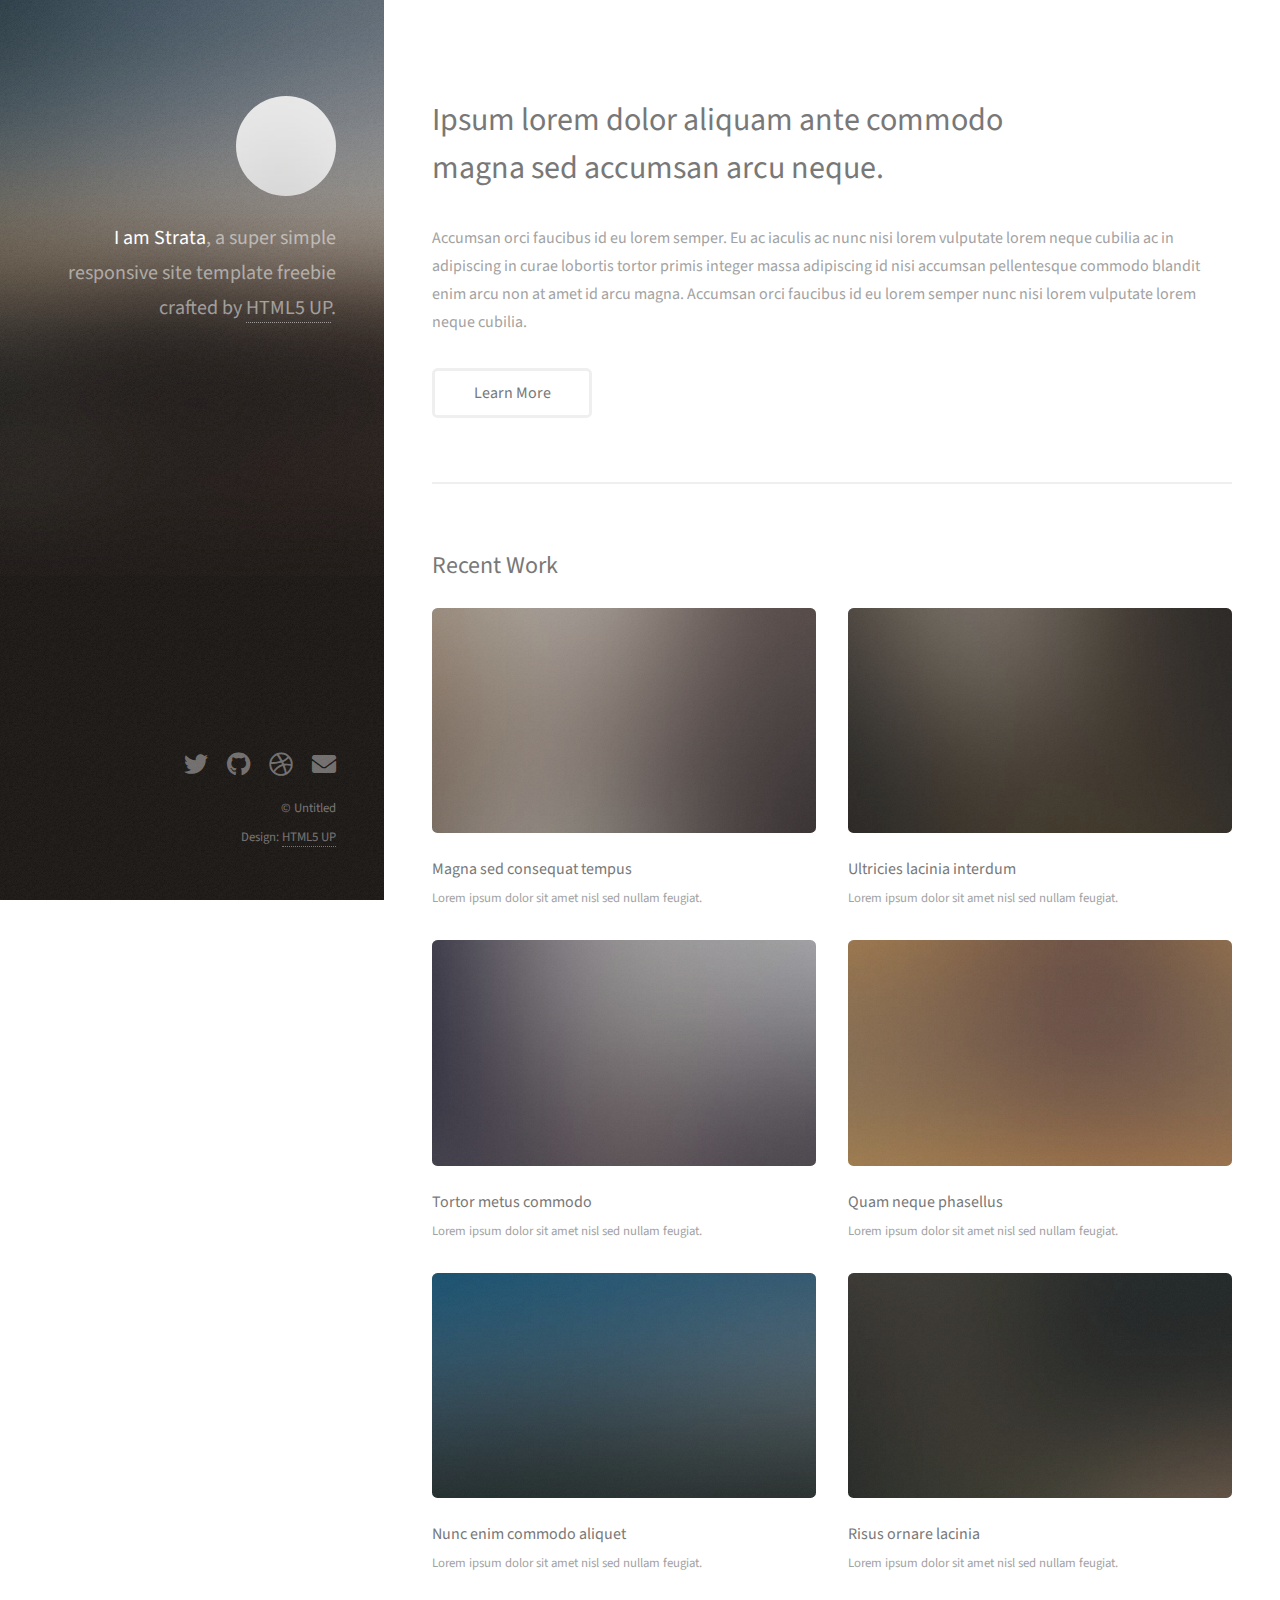
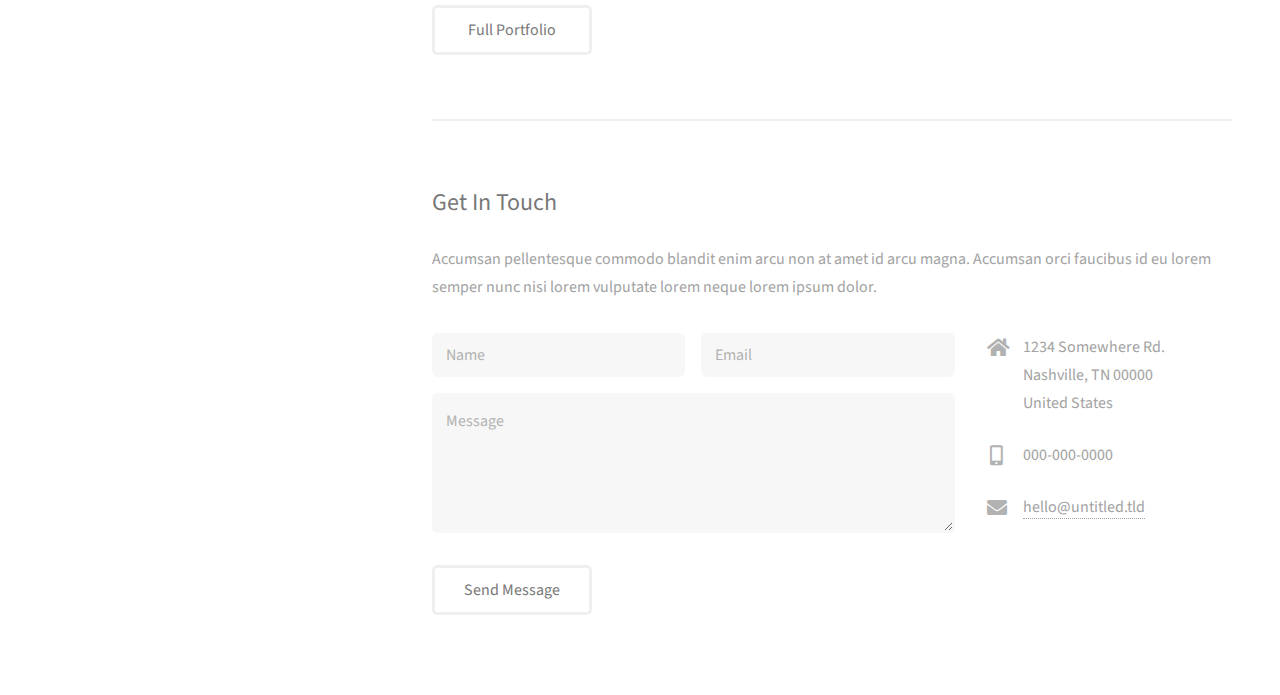
==== index.html @ f2c8d457 "template" ====
<!DOCTYPE HTML>
<!--
	Strata by HTML5 UP
	html5up.net | @ajlkn
	Free for personal and commercial use under the CCA 3.0 license (html5up.net/license)
-->
<html>
	<head>
		<title>Strata by HTML5 UP</title>
		<meta charset="utf-8" />
		<meta name="viewport" content="width=device-width, initial-scale=1, user-scalable=no" />
		<link rel="stylesheet" href="assets/css/main.css" />
	</head>
	<body class="is-preload">

		<!-- Header -->
			<header id="header">
				<div class="inner">
					<a href="#" class="image avatar"><img src="images/avatar.jpg" alt="" /></a>
					<h1><strong>I am Strata</strong>, a super simple<br />
					responsive site template freebie<br />
					crafted by <a href="http://html5up.net">HTML5 UP</a>.</h1>
				</div>
			</header>

		<!-- Main -->
			<div id="main">

				<!-- One -->
					<section id="one">
						<header class="major">
							<h2>Ipsum lorem dolor aliquam ante commodo<br />
							magna sed accumsan arcu neque.</h2>
						</header>
						<p>Accumsan orci faucibus id eu lorem semper. Eu ac iaculis ac nunc nisi lorem vulputate lorem neque cubilia ac in adipiscing in curae lobortis tortor primis integer massa adipiscing id nisi accumsan pellentesque commodo blandit enim arcu non at amet id arcu magna. Accumsan orci faucibus id eu lorem semper nunc nisi lorem vulputate lorem neque cubilia.</p>
						<ul class="actions">
							<li><a href="#" class="button">Learn More</a></li>
						</ul>
					</section>

				<!-- Two -->
					<section id="two">
						<h2>Recent Work</h2>
						<div class="row">
							<article class="col-6 col-12-xsmall work-item">
								<a href="images/fulls/01.jpg" class="image fit thumb"><img src="images/thumbs/01.jpg" alt="" /></a>
								<h3>Magna sed consequat tempus</h3>
								<p>Lorem ipsum dolor sit amet nisl sed nullam feugiat.</p>
							</article>
							<article class="col-6 col-12-xsmall work-item">
								<a href="images/fulls/02.jpg" class="image fit thumb"><img src="images/thumbs/02.jpg" alt="" /></a>
								<h3>Ultricies lacinia interdum</h3>
								<p>Lorem ipsum dolor sit amet nisl sed nullam feugiat.</p>
							</article>
							<article class="col-6 col-12-xsmall work-item">
								<a href="images/fulls/03.jpg" class="image fit thumb"><img src="images/thumbs/03.jpg" alt="" /></a>
								<h3>Tortor metus commodo</h3>
								<p>Lorem ipsum dolor sit amet nisl sed nullam feugiat.</p>
							</article>
							<article class="col-6 col-12-xsmall work-item">
								<a href="images/fulls/04.jpg" class="image fit thumb"><img src="images/thumbs/04.jpg" alt="" /></a>
								<h3>Quam neque phasellus</h3>
								<p>Lorem ipsum dolor sit amet nisl sed nullam feugiat.</p>
							</article>
							<article class="col-6 col-12-xsmall work-item">
								<a href="images/fulls/05.jpg" class="image fit thumb"><img src="images/thumbs/05.jpg" alt="" /></a>
								<h3>Nunc enim commodo aliquet</h3>
								<p>Lorem ipsum dolor sit amet nisl sed nullam feugiat.</p>
							</article>
							<article class="col-6 col-12-xsmall work-item">
								<a href="images/fulls/06.jpg" class="image fit thumb"><img src="images/thumbs/06.jpg" alt="" /></a>
								<h3>Risus ornare lacinia</h3>
								<p>Lorem ipsum dolor sit amet nisl sed nullam feugiat.</p>
							</article>
						</div>
						<ul class="actions">
							<li><a href="#" class="button">Full Portfolio</a></li>
						</ul>
					</section>

				<!-- Three -->
					<section id="three">
						<h2>Get In Touch</h2>
						<p>Accumsan pellentesque commodo blandit enim arcu non at amet id arcu magna. Accumsan orci faucibus id eu lorem semper nunc nisi lorem vulputate lorem neque lorem ipsum dolor.</p>
						<div class="row">
							<div class="col-8 col-12-small">
								<form method="post" action="#">
									<div class="row gtr-uniform gtr-50">
										<div class="col-6 col-12-xsmall"><input type="text" name="name" id="name" placeholder="Name" /></div>
										<div class="col-6 col-12-xsmall"><input type="email" name="email" id="email" placeholder="Email" /></div>
										<div class="col-12"><textarea name="message" id="message" placeholder="Message" rows="4"></textarea></div>
									</div>
								</form>
								<ul class="actions">
									<li><input type="submit" value="Send Message" /></li>
								</ul>
							</div>
							<div class="col-4 col-12-small">
								<ul class="labeled-icons">
									<li>
										<h3 class="icon solid fa-home"><span class="label">Address</span></h3>
										1234 Somewhere Rd.<br />
										Nashville, TN 00000<br />
										United States
									</li>
									<li>
										<h3 class="icon solid fa-mobile-alt"><span class="label">Phone</span></h3>
										000-000-0000
									</li>
									<li>
										<h3 class="icon solid fa-envelope"><span class="label">Email</span></h3>
										<a href="#">hello@untitled.tld</a>
									</li>
								</ul>
							</div>
						</div>
					</section>

				<!-- Four -->
				<!--
					<section id="four">
						<h2>Elements</h2>

						<section>
							<h4>Text</h4>
							<p>This is <b>bold</b> and this is <strong>strong</strong>. This is <i>italic</i> and this is <em>emphasized</em>.
							This is <sup>superscript</sup> text and this is <sub>subscript</sub> text.
							This is <u>underlined</u> and this is code: <code>for (;;) { ... }</code>. Finally, <a href="#">this is a link</a>.</p>
							<hr />
							<header>
								<h4>Heading with a Subtitle</h4>
								<p>Lorem ipsum dolor sit amet nullam id egestas urna aliquam</p>
							</header>
							<p>Nunc lacinia ante nunc ac lobortis. Interdum adipiscing gravida odio porttitor sem non mi integer non faucibus ornare mi ut ante amet placerat aliquet. Volutpat eu sed ante lacinia sapien lorem accumsan varius montes viverra nibh in adipiscing blandit tempus accumsan.</p>
							<header>
								<h5>Heading with a Subtitle</h5>
								<p>Lorem ipsum dolor sit amet nullam id egestas urna aliquam</p>
							</header>
							<p>Nunc lacinia ante nunc ac lobortis. Interdum adipiscing gravida odio porttitor sem non mi integer non faucibus ornare mi ut ante amet placerat aliquet. Volutpat eu sed ante lacinia sapien lorem accumsan varius montes viverra nibh in adipiscing blandit tempus accumsan.</p>
							<hr />
							<h2>Heading Level 2</h2>
							<h3>Heading Level 3</h3>
							<h4>Heading Level 4</h4>
							<h5>Heading Level 5</h5>
							<h6>Heading Level 6</h6>
							<hr />
							<h5>Blockquote</h5>
							<blockquote>Fringilla nisl. Donec accumsan interdum nisi, quis tincidunt felis sagittis eget tempus euismod. Vestibulum ante ipsum primis in faucibus vestibulum. Blandit adipiscing eu felis iaculis volutpat ac adipiscing accumsan faucibus. Vestibulum ante ipsum primis in faucibus lorem ipsum dolor sit amet nullam adipiscing eu felis.</blockquote>
							<h5>Preformatted</h5>
							<pre><code>i = 0;

while (!deck.isInOrder()) {
print 'Iteration ' + i;
deck.shuffle();
i++;
}

print 'It took ' + i + ' iterations to sort the deck.';</code></pre>
						</section>

						<section>
							<h4>Lists</h4>
							<div class="row">
								<div class="col-6 col-12-xsmall">
									<h5>Unordered</h5>
									<ul>
										<li>Dolor pulvinar etiam magna etiam.</li>
										<li>Sagittis adipiscing lorem eleifend.</li>
										<li>Felis enim feugiat dolore viverra.</li>
									</ul>
									<h5>Alternate</h5>
									<ul class="alt">
										<li>Dolor pulvinar etiam magna etiam.</li>
										<li>Sagittis adipiscing lorem eleifend.</li>
										<li>Felis enim feugiat dolore viverra.</li>
									</ul>
								</div>
								<div class="col-6 col-12-xsmall">
									<h5>Ordered</h5>
									<ol>
										<li>Dolor pulvinar etiam magna etiam.</li>
										<li>Etiam vel felis at lorem sed viverra.</li>
										<li>Felis enim feugiat dolore viverra.</li>
										<li>Dolor pulvinar etiam magna etiam.</li>
										<li>Etiam vel felis at lorem sed viverra.</li>
										<li>Felis enim feugiat dolore viverra.</li>
									</ol>
									<h5>Icons</h5>
									<ul class="icons">
										<li><a href="#" class="icon brands fa-twitter"><span class="label">Twitter</span></a></li>
										<li><a href="#" class="icon brands fa-facebook-f"><span class="label">Facebook</span></a></li>
										<li><a href="#" class="icon brands fa-instagram"><span class="label">Instagram</span></a></li>
										<li><a href="#" class="icon brands fa-github"><span class="label">Github</span></a></li>
										<li><a href="#" class="icon brands fa-dribbble"><span class="label">Dribbble</span></a></li>
										<li><a href="#" class="icon brands fa-tumblr"><span class="label">Tumblr</span></a></li>
									</ul>
								</div>
							</div>
							<h5>Actions</h5>
							<ul class="actions">
								<li><a href="#" class="button primary">Default</a></li>
								<li><a href="#" class="button">Default</a></li>
							</ul>
							<ul class="actions small">
								<li><a href="#" class="button primary small">Small</a></li>
								<li><a href="#" class="button small">Small</a></li>
							</ul>
							<div class="row">
								<div class="col-6 col-12-small">
									<ul class="actions stacked">
										<li><a href="#" class="button primary">Default</a></li>
										<li><a href="#" class="button">Default</a></li>
									</ul>
								</div>
								<div class="col-6 col-12-small">
									<ul class="actions stacked">
										<li><a href="#" class="button primary small">Small</a></li>
										<li><a href="#" class="button small">Small</a></li>
									</ul>
								</div>
								<div class="col-6 col-12-small">
									<ul class="actions stacked">
										<li><a href="#" class="button primary fit">Default</a></li>
										<li><a href="#" class="button fit">Default</a></li>
									</ul>
								</div>
								<div class="col-6 col-12-small">
									<ul class="actions stacked">
										<li><a href="#" class="button primary small fit">Small</a></li>
										<li><a href="#" class="button small fit">Small</a></li>
									</ul>
								</div>
							</div>
						</section>

						<section>
							<h4>Table</h4>
							<h5>Default</h5>
							<div class="table-wrapper">
								<table>
									<thead>
										<tr>
											<th>Name</th>
											<th>Description</th>
											<th>Price</th>
										</tr>
									</thead>
									<tbody>
										<tr>
											<td>Item One</td>
											<td>Ante turpis integer aliquet porttitor.</td>
											<td>29.99</td>
										</tr>
										<tr>
											<td>Item Two</td>
											<td>Vis ac commodo adipiscing arcu aliquet.</td>
											<td>19.99</td>
										</tr>
										<tr>
											<td>Item Three</td>
											<td> Morbi faucibus arcu accumsan lorem.</td>
											<td>29.99</td>
										</tr>
										<tr>
											<td>Item Four</td>
											<td>Vitae integer tempus condimentum.</td>
											<td>19.99</td>
										</tr>
										<tr>
											<td>Item Five</td>
											<td>Ante turpis integer aliquet porttitor.</td>
											<td>29.99</td>
										</tr>
									</tbody>
									<tfoot>
										<tr>
											<td colspan="2"></td>
											<td>100.00</td>
										</tr>
									</tfoot>
								</table>
							</div>

							<h5>Alternate</h5>
							<div class="table-wrapper">
								<table class="alt">
									<thead>
										<tr>
											<th>Name</th>
											<th>Description</th>
											<th>Price</th>
										</tr>
									</thead>
									<tbody>
										<tr>
											<td>Item One</td>
											<td>Ante turpis integer aliquet porttitor.</td>
											<td>29.99</td>
										</tr>
										<tr>
											<td>Item Two</td>
											<td>Vis ac commodo adipiscing arcu aliquet.</td>
											<td>19.99</td>
										</tr>
										<tr>
											<td>Item Three</td>
											<td> Morbi faucibus arcu accumsan lorem.</td>
											<td>29.99</td>
										</tr>
										<tr>
											<td>Item Four</td>
											<td>Vitae integer tempus condimentum.</td>
											<td>19.99</td>
										</tr>
										<tr>
											<td>Item Five</td>
											<td>Ante turpis integer aliquet porttitor.</td>
											<td>29.99</td>
										</tr>
									</tbody>
									<tfoot>
										<tr>
											<td colspan="2"></td>
											<td>100.00</td>
										</tr>
									</tfoot>
								</table>
							</div>
						</section>

						<section>
							<h4>Buttons</h4>
							<ul class="actions">
								<li><a href="#" class="button primary">Primary</a></li>
								<li><a href="#" class="button">Default</a></li>
							</ul>
							<ul class="actions">
								<li><a href="#" class="button large">Large</a></li>
								<li><a href="#" class="button">Default</a></li>
								<li><a href="#" class="button small">Small</a></li>
							</ul>
							<ul class="actions fit">
								<li><a href="#" class="button primary fit">Fit</a></li>
								<li><a href="#" class="button fit">Fit</a></li>
							</ul>
							<ul class="actions fit small">
								<li><a href="#" class="button primary fit small">Fit + Small</a></li>
								<li><a href="#" class="button fit small">Fit + Small</a></li>
							</ul>
							<ul class="actions">
								<li><a href="#" class="button primary icon solid fa-download">Icon</a></li>
								<li><a href="#" class="button icon solid fa-download">Icon</a></li>
							</ul>
							<ul class="actions">
								<li><span class="button primary disabled">Primary</span></li>
								<li><span class="button disabled">Default</span></li>
							</ul>
						</section>

						<section>
							<h4>Form</h4>
							<form method="post" action="#">
								<div class="row gtr-uniform gtr-50">
									<div class="col-6 col-12-xsmall">
										<input type="text" name="demo-name" id="demo-name" value="" placeholder="Name" />
									</div>
									<div class="col-6 col-12-xsmall">
										<input type="email" name="demo-email" id="demo-email" value="" placeholder="Email" />
									</div>
									<div class="col-12">
										<select name="demo-category" id="demo-category">
											<option value="">- Category -</option>
											<option value="1">Manufacturing</option>
											<option value="1">Shipping</option>
											<option value="1">Administration</option>
											<option value="1">Human Resources</option>
										</select>
									</div>
									<div class="col-4 col-12-small">
										<input type="radio" id="demo-priority-low" name="demo-priority" checked>
										<label for="demo-priority-low">Low Priority</label>
									</div>
									<div class="col-4 col-12-small">
										<input type="radio" id="demo-priority-normal" name="demo-priority">
										<label for="demo-priority-normal">Normal Priority</label>
									</div>
									<div class="col-4 col-12-small">
										<input type="radio" id="demo-priority-high" name="demo-priority">
										<label for="demo-priority-high">High Priority</label>
									</div>
									<div class="col-6 col-12-small">
										<input type="checkbox" id="demo-copy" name="demo-copy">
										<label for="demo-copy">Email me a copy of this message</label>
									</div>
									<div class="col-6 col-12-small">
										<input type="checkbox" id="demo-human" name="demo-human" checked>
										<label for="demo-human">I am a human and not a robot</label>
									</div>
									<div class="col-12">
										<textarea name="demo-message" id="demo-message" placeholder="Enter your message" rows="6"></textarea>
									</div>
									<div class="col-12">
										<ul class="actions">
											<li><input type="submit" value="Send Message" class="primary" /></li>
											<li><input type="reset" value="Reset" /></li>
										</ul>
									</div>
								</div>
							</form>
						</section>

						<section>
							<h4>Image</h4>
							<h5>Fit</h5>
							<div class="box alt">
								<div class="row gtr-50 gtr-uniform">
									<div class="col-12"><span class="image fit"><img src="images/fulls/05.jpg" alt="" /></span></div>
									<div class="col-4"><span class="image fit"><img src="images/thumbs/01.jpg" alt="" /></span></div>
									<div class="col-4"><span class="image fit"><img src="images/thumbs/02.jpg" alt="" /></span></div>
									<div class="col-4"><span class="image fit"><img src="images/thumbs/03.jpg" alt="" /></span></div>
									<div class="col-4"><span class="image fit"><img src="images/thumbs/04.jpg" alt="" /></span></div>
									<div class="col-4"><span class="image fit"><img src="images/thumbs/05.jpg" alt="" /></span></div>
									<div class="col-4"><span class="image fit"><img src="images/thumbs/06.jpg" alt="" /></span></div>
									<div class="col-4"><span class="image fit"><img src="images/thumbs/03.jpg" alt="" /></span></div>
									<div class="col-4"><span class="image fit"><img src="images/thumbs/02.jpg" alt="" /></span></div>
									<div class="col-4"><span class="image fit"><img src="images/thumbs/01.jpg" alt="" /></span></div>
								</div>
							</div>
							<h5>Left &amp; Right</h5>
							<p><span class="image left"><img src="images/avatar.jpg" alt="" /></span>Fringilla nisl. Donec accumsan interdum nisi, quis tincidunt felis sagittis eget. tempus euismod. Vestibulum ante ipsum primis in faucibus vestibulum. Blandit adipiscing eu felis iaculis volutpat ac adipiscing accumsan eu faucibus. Integer ac pellentesque praesent tincidunt felis sagittis eget. tempus euismod. Vestibulum ante ipsum primis in faucibus vestibulum. Blandit adipiscing eu felis iaculis volutpat ac adipiscing accumsan eu faucibus. Integer ac pellentesque praesent. Donec accumsan interdum nisi, quis tincidunt felis sagittis eget. tempus euismod. Vestibulum ante ipsum primis in faucibus vestibulum. Blandit adipiscing eu felis iaculis volutpat ac adipiscing accumsan eu faucibus. Integer ac pellentesque praesent tincidunt felis sagittis eget. tempus euismod. Vestibulum ante ipsum primis in faucibus vestibulum. Blandit adipiscing eu felis iaculis volutpat ac adipiscing accumsan eu faucibus. Integer ac pellentesque praesent.</p>
							<p><span class="image right"><img src="images/avatar.jpg" alt="" /></span>Fringilla nisl. Donec accumsan interdum nisi, quis tincidunt felis sagittis eget. tempus euismod. Vestibulum ante ipsum primis in faucibus vestibulum. Blandit adipiscing eu felis iaculis volutpat ac adipiscing accumsan eu faucibus. Integer ac pellentesque praesent tincidunt felis sagittis eget. tempus euismod. Vestibulum ante ipsum primis in faucibus vestibulum. Blandit adipiscing eu felis iaculis volutpat ac adipiscing accumsan eu faucibus. Integer ac pellentesque praesent. Donec accumsan interdum nisi, quis tincidunt felis sagittis eget. tempus euismod. Vestibulum ante ipsum primis in faucibus vestibulum. Blandit adipiscing eu felis iaculis volutpat ac adipiscing accumsan eu faucibus. Integer ac pellentesque praesent tincidunt felis sagittis eget. tempus euismod. Vestibulum ante ipsum primis in faucibus vestibulum. Blandit adipiscing eu felis iaculis volutpat ac adipiscing accumsan eu faucibus. Integer ac pellentesque praesent.</p>
						</section>

					</section>
				-->

			</div>

		<!-- Footer -->
			<footer id="footer">
				<div class="inner">
					<ul class="icons">
						<li><a href="#" class="icon brands fa-twitter"><span class="label">Twitter</span></a></li>
						<li><a href="#" class="icon brands fa-github"><span class="label">Github</span></a></li>
						<li><a href="#" class="icon brands fa-dribbble"><span class="label">Dribbble</span></a></li>
						<li><a href="#" class="icon solid fa-envelope"><span class="label">Email</span></a></li>
					</ul>
					<ul class="copyright">
						<li>&copy; Untitled</li><li>Design: <a href="http://html5up.net">HTML5 UP</a></li>
					</ul>
				</div>
			</footer>

		<!-- Scripts -->
			<script src="assets/js/jquery.min.js"></script>
			<script src="assets/js/jquery.poptrox.min.js"></script>
			<script src="assets/js/browser.min.js"></script>
			<script src="assets/js/breakpoints.min.js"></script>
			<script src="assets/js/util.js"></script>
			<script src="assets/js/main.js"></script>

	</body>
</html>
---- assets/css/main.css ----
@import url("fontawesome-all.min.css");
@import url("https://fonts.googleapis.com/css?family=Source+Sans+Pro:400,400italic");

/*
	Strata by HTML5 UP
	html5up.net | @ajlkn
	Free for personal and commercial use under the CCA 3.0 license (html5up.net/license)
*/

html, body, div, span, applet, object,
iframe, h1, h2, h3, h4, h5, h6, p, blockquote,
pre, a, abbr, acronym, address, big, cite,
code, del, dfn, em, img, ins, kbd, q, s, samp,
small, strike, strong, sub, sup, tt, var, b,
u, i, center, dl, dt, dd, ol, ul, li, fieldset,
form, label, legend, table, caption, tbody,
tfoot, thead, tr, th, td, article, aside,
canvas, details, embed, figure, figcaption,
footer, header, hgroup, menu, nav, output, ruby,
section, summary, time, mark, audio, video {
	margin: 0;
	padding: 0;
	border: 0;
	font-size: 100%;
	font: inherit;
	vertical-align: baseline;}

article, aside, details, figcaption, figure,
footer, header, hgroup, menu, nav, section {
	display: block;}

body {
	line-height: 1;
}

ol, ul {
	list-style: none;
}

blockquote, q {
	quotes: none;
}

	blockquote:before, blockquote:after, q:before, q:after {
		content: '';
		content: none;
	}

table {
	border-collapse: collapse;
	border-spacing: 0;
}

body {
	-webkit-text-size-adjust: none;
}

mark {
	background-color: transparent;
	color: inherit;
}

input::-moz-focus-inner {
	border: 0;
	padding: 0;
}

input, select, textarea {
	-moz-appearance: none;
	-webkit-appearance: none;
	-ms-appearance: none;
	appearance: none;
}

/* Basic */

	html {
		box-sizing: border-box;
	}

	*, *:before, *:after {
		box-sizing: inherit;
	}

	body {
		background: #fff;
	}

		body.is-preload *, body.is-preload *:before, body.is-preload *:after {
			-moz-animation: none !important;
			-webkit-animation: none !important;
			-ms-animation: none !important;
			animation: none !important;
			-moz-transition: none !important;
			-webkit-transition: none !important;
			-ms-transition: none !important;
			transition: none !important;
		}

	body, input, select, textarea {
		color: #a2a2a2;
		font-family: "Source Sans Pro", Helvetica, sans-serif;
		font-size: 16pt;
		font-weight: 400;
		line-height: 1.75em;
	}

	a {
		-moz-transition: color 0.2s ease-in-out, border-color 0.2s ease-in-out;
		-webkit-transition: color 0.2s ease-in-out, border-color 0.2s ease-in-out;
		-ms-transition: color 0.2s ease-in-out, border-color 0.2s ease-in-out;
		transition: color 0.2s ease-in-out, border-color 0.2s ease-in-out;
		border-bottom: dotted 1px;
		color: #49bf9d;
		text-decoration: none;
	}

		a:hover {
			border-bottom-color: transparent;
			color: #49bf9d !important;
			text-decoration: none;
		}

	strong, b {
		color: #787878;
		font-weight: 400;
	}

	em, i {
		font-style: italic;
	}

	p {
		margin: 0 0 2em 0;
	}

	h1, h2, h3, h4, h5, h6 {
		color: #787878;
		font-weight: 400;
		line-height: 1em;
		margin: 0 0 1em 0;
	}

		h1 a, h2 a, h3 a, h4 a, h5 a, h6 a {
			color: inherit;
			text-decoration: none;
		}

	h1 {
		font-size: 2em;
		line-height: 1.5em;
	}

	h2 {
		font-size: 1.5em;
		line-height: 1.5em;
	}

	h3 {
		font-size: 1.25em;
		line-height: 1.5em;
	}

	h4 {
		font-size: 1.1em;
		line-height: 1.5em;
	}

	h5 {
		font-size: 0.9em;
		line-height: 1.5em;
	}

	h6 {
		font-size: 0.7em;
		line-height: 1.5em;
	}

	sub {
		font-size: 0.8em;
		position: relative;
		top: 0.5em;
	}

	sup {
		font-size: 0.8em;
		position: relative;
		top: -0.5em;
	}

	hr {
		border: 0;
		border-bottom: solid 2px #efefef;
		margin: 2em 0;
	}

		hr.major {
			margin: 3em 0;
		}

	blockquote {
		border-left: solid 6px #efefef;
		font-style: italic;
		margin: 0 0 2em 0;
		padding: 0.5em 0 0.5em 1.5em;
	}

	code {
		background: #f7f7f7;
		border-radius: 0.35em;
		border: solid 2px #efefef;
		font-family: "Courier New", monospace;
		font-size: 0.9em;
		margin: 0 0.25em;
		padding: 0.25em 0.65em;
	}

	pre {
		-webkit-overflow-scrolling: touch;
		font-family: "Courier New", monospace;
		font-size: 0.9em;
		margin: 0 0 2em 0;
	}

		pre code {
			display: block;
			line-height: 1.75em;
			padding: 1em 1.5em;
			overflow-x: auto;
		}

	.align-left {
		text-align: left;
	}

	.align-center {
		text-align: center;
	}

	.align-right {
		text-align: right;
	}

/* Container */

	.container {
		margin: 0 auto;
		max-width: calc(100% - 4em);
		width: 100%;
	}

		.container.xsmall {
			width: 25%;
		}

		.container.small {
			width: 50%;
		}

		.container.medium {
			width: 75%;
		}

		.container.large {
			width: 125%;
		}

		.container.xlarge {
			width: 150%;
		}

		.container.max {
			width: 100%;
		}

		@media screen and (max-width: 980px) {

			.container {
				width: 100% !important;
				max-width: 100% !important;
			}

		}

		@media screen and (max-width: 480px) {

			.container {
				max-width: calc(100% - 3em);
			}

		}

/* Row */

	.row {
		display: flex;
		flex-wrap: wrap;
		box-sizing: border-box;
		align-items: stretch;
	}

		.row > * {
			box-sizing: border-box;
		}

		.row.gtr-uniform > * > :last-child {
			margin-bottom: 0;
		}

		.row.aln-left {
			justify-content: flex-start;
		}

		.row.aln-center {
			justify-content: center;
		}

		.row.aln-right {
			justify-content: flex-end;
		}

		.row.aln-top {
			align-items: flex-start;
		}

		.row.aln-middle {
			align-items: center;
		}

		.row.aln-bottom {
			align-items: flex-end;
		}

		.row > .imp {
			order: -1;
		}

		.row > .col-1 {
			width: 8.33333%;
		}

		.row > .off-1 {
			margin-left: 8.33333%;
		}

		.row > .col-2 {
			width: 16.66667%;
		}

		.row > .off-2 {
			margin-left: 16.66667%;
		}

		.row > .col-3 {
			width: 25%;
		}

		.row > .off-3 {
			margin-left: 25%;
		}

		.row > .col-4 {
			width: 33.33333%;
		}

		.row > .off-4 {
			margin-left: 33.33333%;
		}

		.row > .col-5 {
			width: 41.66667%;
		}

		.row > .off-5 {
			margin-left: 41.66667%;
		}

		.row > .col-6 {
			width: 50%;
		}

		.row > .off-6 {
			margin-left: 50%;
		}

		.row > .col-7 {
			width: 58.33333%;
		}

		.row > .off-7 {
			margin-left: 58.33333%;
		}

		.row > .col-8 {
			width: 66.66667%;
		}

		.row > .off-8 {
			margin-left: 66.66667%;
		}

		.row > .col-9 {
			width: 75%;
		}

		.row > .off-9 {
			margin-left: 75%;
		}

		.row > .col-10 {
			width: 83.33333%;
		}

		.row > .off-10 {
			margin-left: 83.33333%;
		}

		.row > .col-11 {
			width: 91.66667%;
		}

		.row > .off-11 {
			margin-left: 91.66667%;
		}

		.row > .col-12 {
			width: 100%;
		}

		.row > .off-12 {
			margin-left: 100%;
		}

		.row.gtr-0 {
			margin-top: 0;
			margin-left: 0em;
		}

			.row.gtr-0 > * {
				padding: 0 0 0 0em;
			}

			.row.gtr-0.gtr-uniform {
				margin-top: 0em;
			}

				.row.gtr-0.gtr-uniform > * {
					padding-top: 0em;
				}

		.row.gtr-25 {
			margin-top: 0;
			margin-left: -0.625em;
		}

			.row.gtr-25 > * {
				padding: 0 0 0 0.625em;
			}

			.row.gtr-25.gtr-uniform {
				margin-top: -0.625em;
			}

				.row.gtr-25.gtr-uniform > * {
					padding-top: 0.625em;
				}

		.row.gtr-50 {
			margin-top: 0;
			margin-left: -1.25em;
		}

			.row.gtr-50 > * {
				padding: 0 0 0 1.25em;
			}

			.row.gtr-50.gtr-uniform {
				margin-top: -1.25em;
			}

				.row.gtr-50.gtr-uniform > * {
					padding-top: 1.25em;
				}

		.row {
			margin-top: 0;
			margin-left: -2.5em;
		}

			.row > * {
				padding: 0 0 0 2.5em;
			}

			.row.gtr-uniform {
				margin-top: -2.5em;
			}

				.row.gtr-uniform > * {
					padding-top: 2.5em;
				}

		.row.gtr-150 {
			margin-top: 0;
			margin-left: -3.75em;
		}

			.row.gtr-150 > * {
				padding: 0 0 0 3.75em;
			}

			.row.gtr-150.gtr-uniform {
				margin-top: -3.75em;
			}

				.row.gtr-150.gtr-uniform > * {
					padding-top: 3.75em;
				}

		.row.gtr-200 {
			margin-top: 0;
			margin-left: -5em;
		}

			.row.gtr-200 > * {
				padding: 0 0 0 5em;
			}

			.row.gtr-200.gtr-uniform {
				margin-top: -5em;
			}

				.row.gtr-200.gtr-uniform > * {
					padding-top: 5em;
				}

		@media screen and (max-width: 1800px) {

			.row {
				display: flex;
				flex-wrap: wrap;
				box-sizing: border-box;
				align-items: stretch;
			}

				.row > * {
					box-sizing: border-box;
				}

				.row.gtr-uniform > * > :last-child {
					margin-bottom: 0;
				}

				.row.aln-left {
					justify-content: flex-start;
				}

				.row.aln-center {
					justify-content: center;
				}

				.row.aln-right {
					justify-content: flex-end;
				}

				.row.aln-top {
					align-items: flex-start;
				}

				.row.aln-middle {
					align-items: center;
				}

				.row.aln-bottom {
					align-items: flex-end;
				}

				.row > .imp-xlarge {
					order: -1;
				}

				.row > .col-1-xlarge {
					width: 8.33333%;
				}

				.row > .off-1-xlarge {
					margin-left: 8.33333%;
				}

				.row > .col-2-xlarge {
					width: 16.66667%;
				}

				.row > .off-2-xlarge {
					margin-left: 16.66667%;
				}

				.row > .col-3-xlarge {
					width: 25%;
				}

				.row > .off-3-xlarge {
					margin-left: 25%;
				}

				.row > .col-4-xlarge {
					width: 33.33333%;
				}

				.row > .off-4-xlarge {
					margin-left: 33.33333%;
				}

				.row > .col-5-xlarge {
					width: 41.66667%;
				}

				.row > .off-5-xlarge {
					margin-left: 41.66667%;
				}

				.row > .col-6-xlarge {
					width: 50%;
				}

				.row > .off-6-xlarge {
					margin-left: 50%;
				}

				.row > .col-7-xlarge {
					width: 58.33333%;
				}

				.row > .off-7-xlarge {
					margin-left: 58.33333%;
				}

				.row > .col-8-xlarge {
					width: 66.66667%;
				}

				.row > .off-8-xlarge {
					margin-left: 66.66667%;
				}

				.row > .col-9-xlarge {
					width: 75%;
				}

				.row > .off-9-xlarge {
					margin-left: 75%;
				}

				.row > .col-10-xlarge {
					width: 83.33333%;
				}

				.row > .off-10-xlarge {
					margin-left: 83.33333%;
				}

				.row > .col-11-xlarge {
					width: 91.66667%;
				}

				.row > .off-11-xlarge {
					margin-left: 91.66667%;
				}

				.row > .col-12-xlarge {
					width: 100%;
				}

				.row > .off-12-xlarge {
					margin-left: 100%;
				}

				.row.gtr-0 {
					margin-top: 0;
					margin-left: 0em;
				}

					.row.gtr-0 > * {
						padding: 0 0 0 0em;
					}

					.row.gtr-0.gtr-uniform {
						margin-top: 0em;
					}

						.row.gtr-0.gtr-uniform > * {
							padding-top: 0em;
						}

				.row.gtr-25 {
					margin-top: 0;
					margin-left: -0.625em;
				}

					.row.gtr-25 > * {
						padding: 0 0 0 0.625em;
					}

					.row.gtr-25.gtr-uniform {
						margin-top: -0.625em;
					}

						.row.gtr-25.gtr-uniform > * {
							padding-top: 0.625em;
						}

				.row.gtr-50 {
					margin-top: 0;
					margin-left: -1.25em;
				}

					.row.gtr-50 > * {
						padding: 0 0 0 1.25em;
					}

					.row.gtr-50.gtr-uniform {
						margin-top: -1.25em;
					}

						.row.gtr-50.gtr-uniform > * {
							padding-top: 1.25em;
						}

				.row {
					margin-top: 0;
					margin-left: -2.5em;
				}

					.row > * {
						padding: 0 0 0 2.5em;
					}

					.row.gtr-uniform {
						margin-top: -2.5em;
					}

						.row.gtr-uniform > * {
							padding-top: 2.5em;
						}

				.row.gtr-150 {
					margin-top: 0;
					margin-left: -3.75em;
				}

					.row.gtr-150 > * {
						padding: 0 0 0 3.75em;
					}

					.row.gtr-150.gtr-uniform {
						margin-top: -3.75em;
					}

						.row.gtr-150.gtr-uniform > * {
							padding-top: 3.75em;
						}

				.row.gtr-200 {
					margin-top: 0;
					margin-left: -5em;
				}

					.row.gtr-200 > * {
						padding: 0 0 0 5em;
					}

					.row.gtr-200.gtr-uniform {
						margin-top: -5em;
					}

						.row.gtr-200.gtr-uniform > * {
							padding-top: 5em;
						}

		}

		@media screen and (max-width: 1280px) {

			.row {
				display: flex;
				flex-wrap: wrap;
				box-sizing: border-box;
				align-items: stretch;
			}

				.row > * {
					box-sizing: border-box;
				}

				.row.gtr-uniform > * > :last-child {
					margin-bottom: 0;
				}

				.row.aln-left {
					justify-content: flex-start;
				}

				.row.aln-center {
					justify-content: center;
				}

				.row.aln-right {
					justify-content: flex-end;
				}

				.row.aln-top {
					align-items: flex-start;
				}

				.row.aln-middle {
					align-items: center;
				}

				.row.aln-bottom {
					align-items: flex-end;
				}

				.row > .imp-large {
					order: -1;
				}

				.row > .col-1-large {
					width: 8.33333%;
				}

				.row > .off-1-large {
					margin-left: 8.33333%;
				}

				.row > .col-2-large {
					width: 16.66667%;
				}

				.row > .off-2-large {
					margin-left: 16.66667%;
				}

				.row > .col-3-large {
					width: 25%;
				}

				.row > .off-3-large {
					margin-left: 25%;
				}

				.row > .col-4-large {
					width: 33.33333%;
				}

				.row > .off-4-large {
					margin-left: 33.33333%;
				}

				.row > .col-5-large {
					width: 41.66667%;
				}

				.row > .off-5-large {
					margin-left: 41.66667%;
				}

				.row > .col-6-large {
					width: 50%;
				}

				.row > .off-6-large {
					margin-left: 50%;
				}

				.row > .col-7-large {
					width: 58.33333%;
				}

				.row > .off-7-large {
					margin-left: 58.33333%;
				}

				.row > .col-8-large {
					width: 66.66667%;
				}

				.row > .off-8-large {
					margin-left: 66.66667%;
				}

				.row > .col-9-large {
					width: 75%;
				}

				.row > .off-9-large {
					margin-left: 75%;
				}

				.row > .col-10-large {
					width: 83.33333%;
				}

				.row > .off-10-large {
					margin-left: 83.33333%;
				}

				.row > .col-11-large {
					width: 91.66667%;
				}

				.row > .off-11-large {
					margin-left: 91.66667%;
				}

				.row > .col-12-large {
					width: 100%;
				}

				.row > .off-12-large {
					margin-left: 100%;
				}

				.row.gtr-0 {
					margin-top: 0;
					margin-left: 0em;
				}

					.row.gtr-0 > * {
						padding: 0 0 0 0em;
					}

					.row.gtr-0.gtr-uniform {
						margin-top: 0em;
					}

						.row.gtr-0.gtr-uniform > * {
							padding-top: 0em;
						}

				.row.gtr-25 {
					margin-top: 0;
					margin-left: -0.5em;
				}

					.row.gtr-25 > * {
						padding: 0 0 0 0.5em;
					}

					.row.gtr-25.gtr-uniform {
						margin-top: -0.5em;
					}

						.row.gtr-25.gtr-uniform > * {
							padding-top: 0.5em;
						}

				.row.gtr-50 {
					margin-top: 0;
					margin-left: -1em;
				}

					.row.gtr-50 > * {
						padding: 0 0 0 1em;
					}

					.row.gtr-50.gtr-uniform {
						margin-top: -1em;
					}

						.row.gtr-50.gtr-uniform > * {
							padding-top: 1em;
						}

				.row {
					margin-top: 0;
					margin-left: -2em;
				}

					.row > * {
						padding: 0 0 0 2em;
					}

					.row.gtr-uniform {
						margin-top: -2em;
					}

						.row.gtr-uniform > * {
							padding-top: 2em;
						}

				.row.gtr-150 {
					margin-top: 0;
					margin-left: -3em;
				}

					.row.gtr-150 > * {
						padding: 0 0 0 3em;
					}

					.row.gtr-150.gtr-uniform {
						margin-top: -3em;
					}

						.row.gtr-150.gtr-uniform > * {
							padding-top: 3em;
						}

				.row.gtr-200 {
					margin-top: 0;
					margin-left: -4em;
				}

					.row.gtr-200 > * {
						padding: 0 0 0 4em;
					}

					.row.gtr-200.gtr-uniform {
						margin-top: -4em;
					}

						.row.gtr-200.gtr-uniform > * {
							padding-top: 4em;
						}

		}

		@media screen and (max-width: 980px) {

			.row {
				display: flex;
				flex-wrap: wrap;
				box-sizing: border-box;
				align-items: stretch;
			}

				.row > * {
					box-sizing: border-box;
				}

				.row.gtr-uniform > * > :last-child {
					margin-bottom: 0;
				}

				.row.aln-left {
					justify-content: flex-start;
				}

				.row.aln-center {
					justify-content: center;
				}

				.row.aln-right {
					justify-content: flex-end;
				}

				.row.aln-top {
					align-items: flex-start;
				}

				.row.aln-middle {
					align-items: center;
				}

				.row.aln-bottom {
					align-items: flex-end;
				}

				.row > .imp-medium {
					order: -1;
				}

				.row > .col-1-medium {
					width: 8.33333%;
				}

				.row > .off-1-medium {
					margin-left: 8.33333%;
				}

				.row > .col-2-medium {
					width: 16.66667%;
				}

				.row > .off-2-medium {
					margin-left: 16.66667%;
				}

				.row > .col-3-medium {
					width: 25%;
				}

				.row > .off-3-medium {
					margin-left: 25%;
				}

				.row > .col-4-medium {
					width: 33.33333%;
				}

				.row > .off-4-medium {
					margin-left: 33.33333%;
				}

				.row > .col-5-medium {
					width: 41.66667%;
				}

				.row > .off-5-medium {
					margin-left: 41.66667%;
				}

				.row > .col-6-medium {
					width: 50%;
				}

				.row > .off-6-medium {
					margin-left: 50%;
				}

				.row > .col-7-medium {
					width: 58.33333%;
				}

				.row > .off-7-medium {
					margin-left: 58.33333%;
				}

				.row > .col-8-medium {
					width: 66.66667%;
				}

				.row > .off-8-medium {
					margin-left: 66.66667%;
				}

				.row > .col-9-medium {
					width: 75%;
				}

				.row > .off-9-medium {
					margin-left: 75%;
				}

				.row > .col-10-medium {
					width: 83.33333%;
				}

				.row > .off-10-medium {
					margin-left: 83.33333%;
				}

				.row > .col-11-medium {
					width: 91.66667%;
				}

				.row > .off-11-medium {
					margin-left: 91.66667%;
				}

				.row > .col-12-medium {
					width: 100%;
				}

				.row > .off-12-medium {
					margin-left: 100%;
				}

				.row.gtr-0 {
					margin-top: 0;
					margin-left: 0em;
				}

					.row.gtr-0 > * {
						padding: 0 0 0 0em;
					}

					.row.gtr-0.gtr-uniform {
						margin-top: 0em;
					}

						.row.gtr-0.gtr-uniform > * {
							padding-top: 0em;
						}

				.row.gtr-25 {
					margin-top: 0;
					margin-left: -0.5em;
				}

					.row.gtr-25 > * {
						padding: 0 0 0 0.5em;
					}

					.row.gtr-25.gtr-uniform {
						margin-top: -0.5em;
					}

						.row.gtr-25.gtr-uniform > * {
							padding-top: 0.5em;
						}

				.row.gtr-50 {
					margin-top: 0;
					margin-left: -1em;
				}

					.row.gtr-50 > * {
						padding: 0 0 0 1em;
					}

					.row.gtr-50.gtr-uniform {
						margin-top: -1em;
					}

						.row.gtr-50.gtr-uniform > * {
							padding-top: 1em;
						}

				.row {
					margin-top: 0;
					margin-left: -2em;
				}

					.row > * {
						padding: 0 0 0 2em;
					}

					.row.gtr-uniform {
						margin-top: -2em;
					}

						.row.gtr-uniform > * {
							padding-top: 2em;
						}

				.row.gtr-150 {
					margin-top: 0;
					margin-left: -3em;
				}

					.row.gtr-150 > * {
						padding: 0 0 0 3em;
					}

					.row.gtr-150.gtr-uniform {
						margin-top: -3em;
					}

						.row.gtr-150.gtr-uniform > * {
							padding-top: 3em;
						}

				.row.gtr-200 {
					margin-top: 0;
					margin-left: -4em;
				}

					.row.gtr-200 > * {
						padding: 0 0 0 4em;
					}

					.row.gtr-200.gtr-uniform {
						margin-top: -4em;
					}

						.row.gtr-200.gtr-uniform > * {
							padding-top: 4em;
						}

		}

		@media screen and (max-width: 736px) {

			.row {
				display: flex;
				flex-wrap: wrap;
				box-sizing: border-box;
				align-items: stretch;
			}

				.row > * {
					box-sizing: border-box;
				}

				.row.gtr-uniform > * > :last-child {
					margin-bottom: 0;
				}

				.row.aln-left {
					justify-content: flex-start;
				}

				.row.aln-center {
					justify-content: center;
				}

				.row.aln-right {
					justify-content: flex-end;
				}

				.row.aln-top {
					align-items: flex-start;
				}

				.row.aln-middle {
					align-items: center;
				}

				.row.aln-bottom {
					align-items: flex-end;
				}

				.row > .imp-small {
					order: -1;
				}

				.row > .col-1-small {
					width: 8.33333%;
				}

				.row > .off-1-small {
					margin-left: 8.33333%;
				}

				.row > .col-2-small {
					width: 16.66667%;
				}

				.row > .off-2-small {
					margin-left: 16.66667%;
				}

				.row > .col-3-small {
					width: 25%;
				}

				.row > .off-3-small {
					margin-left: 25%;
				}

				.row > .col-4-small {
					width: 33.33333%;
				}

				.row > .off-4-small {
					margin-left: 33.33333%;
				}

				.row > .col-5-small {
					width: 41.66667%;
				}

				.row > .off-5-small {
					margin-left: 41.66667%;
				}

				.row > .col-6-small {
					width: 50%;
				}

				.row > .off-6-small {
					margin-left: 50%;
				}

				.row > .col-7-small {
					width: 58.33333%;
				}

				.row > .off-7-small {
					margin-left: 58.33333%;
				}

				.row > .col-8-small {
					width: 66.66667%;
				}

				.row > .off-8-small {
					margin-left: 66.66667%;
				}

				.row > .col-9-small {
					width: 75%;
				}

				.row > .off-9-small {
					margin-left: 75%;
				}

				.row > .col-10-small {
					width: 83.33333%;
				}

				.row > .off-10-small {
					margin-left: 83.33333%;
				}

				.row > .col-11-small {
					width: 91.66667%;
				}

				.row > .off-11-small {
					margin-left: 91.66667%;
				}

				.row > .col-12-small {
					width: 100%;
				}

				.row > .off-12-small {
					margin-left: 100%;
				}

				.row.gtr-0 {
					margin-top: 0;
					margin-left: 0em;
				}

					.row.gtr-0 > * {
						padding: 0 0 0 0em;
					}

					.row.gtr-0.gtr-uniform {
						margin-top: 0em;
					}

						.row.gtr-0.gtr-uniform > * {
							padding-top: 0em;
						}

				.row.gtr-25 {
					margin-top: 0;
					margin-left: -0.375em;
				}

					.row.gtr-25 > * {
						padding: 0 0 0 0.375em;
					}

					.row.gtr-25.gtr-uniform {
						margin-top: -0.375em;
					}

						.row.gtr-25.gtr-uniform > * {
							padding-top: 0.375em;
						}

				.row.gtr-50 {
					margin-top: 0;
					margin-left: -0.75em;
				}

					.row.gtr-50 > * {
						padding: 0 0 0 0.75em;
					}

					.row.gtr-50.gtr-uniform {
						margin-top: -0.75em;
					}

						.row.gtr-50.gtr-uniform > * {
							padding-top: 0.75em;
						}

				.row {
					margin-top: 0;
					margin-left: -1.5em;
				}

					.row > * {
						padding: 0 0 0 1.5em;
					}

					.row.gtr-uniform {
						margin-top: -1.5em;
					}

						.row.gtr-uniform > * {
							padding-top: 1.5em;
						}

				.row.gtr-150 {
					margin-top: 0;
					margin-left: -2.25em;
				}

					.row.gtr-150 > * {
						padding: 0 0 0 2.25em;
					}

					.row.gtr-150.gtr-uniform {
						margin-top: -2.25em;
					}

						.row.gtr-150.gtr-uniform > * {
							padding-top: 2.25em;
						}

				.row.gtr-200 {
					margin-top: 0;
					margin-left: -3em;
				}

					.row.gtr-200 > * {
						padding: 0 0 0 3em;
					}

					.row.gtr-200.gtr-uniform {
						margin-top: -3em;
					}

						.row.gtr-200.gtr-uniform > * {
							padding-top: 3em;
						}

		}

		@media screen and (max-width: 480px) {

			.row {
				display: flex;
				flex-wrap: wrap;
				box-sizing: border-box;
				align-items: stretch;
			}

				.row > * {
					box-sizing: border-box;
				}

				.row.gtr-uniform > * > :last-child {
					margin-bottom: 0;
				}

				.row.aln-left {
					justify-content: flex-start;
				}

				.row.aln-center {
					justify-content: center;
				}

				.row.aln-right {
					justify-content: flex-end;
				}

				.row.aln-top {
					align-items: flex-start;
				}

				.row.aln-middle {
					align-items: center;
				}

				.row.aln-bottom {
					align-items: flex-end;
				}

				.row > .imp-xsmall {
					order: -1;
				}

				.row > .col-1-xsmall {
					width: 8.33333%;
				}

				.row > .off-1-xsmall {
					margin-left: 8.33333%;
				}

				.row > .col-2-xsmall {
					width: 16.66667%;
				}

				.row > .off-2-xsmall {
					margin-left: 16.66667%;
				}

				.row > .col-3-xsmall {
					width: 25%;
				}

				.row > .off-3-xsmall {
					margin-left: 25%;
				}

				.row > .col-4-xsmall {
					width: 33.33333%;
				}

				.row > .off-4-xsmall {
					margin-left: 33.33333%;
				}

				.row > .col-5-xsmall {
					width: 41.66667%;
				}

				.row > .off-5-xsmall {
					margin-left: 41.66667%;
				}

				.row > .col-6-xsmall {
					width: 50%;
				}

				.row > .off-6-xsmall {
					margin-left: 50%;
				}

				.row > .col-7-xsmall {
					width: 58.33333%;
				}

				.row > .off-7-xsmall {
					margin-left: 58.33333%;
				}

				.row > .col-8-xsmall {
					width: 66.66667%;
				}

				.row > .off-8-xsmall {
					margin-left: 66.66667%;
				}

				.row > .col-9-xsmall {
					width: 75%;
				}

				.row > .off-9-xsmall {
					margin-left: 75%;
				}

				.row > .col-10-xsmall {
					width: 83.33333%;
				}

				.row > .off-10-xsmall {
					margin-left: 83.33333%;
				}

				.row > .col-11-xsmall {
					width: 91.66667%;
				}

				.row > .off-11-xsmall {
					margin-left: 91.66667%;
				}

				.row > .col-12-xsmall {
					width: 100%;
				}

				.row > .off-12-xsmall {
					margin-left: 100%;
				}

				.row.gtr-0 {
					margin-top: 0;
					margin-left: 0em;
				}

					.row.gtr-0 > * {
						padding: 0 0 0 0em;
					}

					.row.gtr-0.gtr-uniform {
						margin-top: 0em;
					}

						.row.gtr-0.gtr-uniform > * {
							padding-top: 0em;
						}

				.row.gtr-25 {
					margin-top: 0;
					margin-left: -0.375em;
				}

					.row.gtr-25 > * {
						padding: 0 0 0 0.375em;
					}

					.row.gtr-25.gtr-uniform {
						margin-top: -0.375em;
					}

						.row.gtr-25.gtr-uniform > * {
							padding-top: 0.375em;
						}

				.row.gtr-50 {
					margin-top: 0;
					margin-left: -0.75em;
				}

					.row.gtr-50 > * {
						padding: 0 0 0 0.75em;
					}

					.row.gtr-50.gtr-uniform {
						margin-top: -0.75em;
					}

						.row.gtr-50.gtr-uniform > * {
							padding-top: 0.75em;
						}

				.row {
					margin-top: 0;
					margin-left: -1.5em;
				}

					.row > * {
						padding: 0 0 0 1.5em;
					}

					.row.gtr-uniform {
						margin-top: -1.5em;
					}

						.row.gtr-uniform > * {
							padding-top: 1.5em;
						}

				.row.gtr-150 {
					margin-top: 0;
					margin-left: -2.25em;
				}

					.row.gtr-150 > * {
						padding: 0 0 0 2.25em;
					}

					.row.gtr-150.gtr-uniform {
						margin-top: -2.25em;
					}

						.row.gtr-150.gtr-uniform > * {
							padding-top: 2.25em;
						}

				.row.gtr-200 {
					margin-top: 0;
					margin-left: -3em;
				}

					.row.gtr-200 > * {
						padding: 0 0 0 3em;
					}

					.row.gtr-200.gtr-uniform {
						margin-top: -3em;
					}

						.row.gtr-200.gtr-uniform > * {
							padding-top: 3em;
						}

		}

/* Section/Article */

	section.special, article.special {
		text-align: center;
	}

	header p {
		color: #b2b2b2;
		position: relative;
		margin: 0 0 1.5em 0;
	}

	header h2 + p {
		font-size: 1.25em;
		margin-top: -1em;
		line-height: 1.5em;
	}

	header h3 + p {
		font-size: 1.1em;
		margin-top: -0.8em;
		line-height: 1.5em;
	}

	header h4 + p,
	header h5 + p,
	header h6 + p {
		font-size: 0.9em;
		margin-top: -0.6em;
		line-height: 1.5em;
	}

	header.major h2 {
		font-size: 2em;
	}

/* Form */

	form {
		margin: 0 0 2em 0;
	}

	label {
		color: #787878;
		display: block;
		font-size: 0.9em;
		font-weight: 400;
		margin: 0 0 1em 0;
	}

	input[type="text"],
	input[type="password"],
	input[type="email"],
	select,
	textarea {
		-moz-appearance: none;
		-webkit-appearance: none;
		-ms-appearance: none;
		appearance: none;
		background: #f7f7f7;
		border-radius: 0.35em;
		border: solid 2px transparent;
		color: inherit;
		display: block;
		outline: 0;
		padding: 0 0.75em;
		text-decoration: none;
		width: 100%;
	}

		input[type="text"]:invalid,
		input[type="password"]:invalid,
		input[type="email"]:invalid,
		select:invalid,
		textarea:invalid {
			box-shadow: none;
		}

		input[type="text"]:focus,
		input[type="password"]:focus,
		input[type="email"]:focus,
		select:focus,
		textarea:focus {
			border-color: #49bf9d;
		}

	select {
		background-image: url("data:image/svg+xml;charset=utf8,%3Csvg xmlns='http://www.w3.org/2000/svg' width='40' height='40' preserveAspectRatio='none' viewBox='0 0 40 40'%3E%3Cpath d='M9.4,12.3l10.4,10.4l10.4-10.4c0.2-0.2,0.5-0.4,0.9-0.4c0.3,0,0.6,0.1,0.9,0.4l3.3,3.3c0.2,0.2,0.4,0.5,0.4,0.9 c0,0.4-0.1,0.6-0.4,0.9L20.7,31.9c-0.2,0.2-0.5,0.4-0.9,0.4c-0.3,0-0.6-0.1-0.9-0.4L4.3,17.3c-0.2-0.2-0.4-0.5-0.4-0.9 c0-0.4,0.1-0.6,0.4-0.9l3.3-3.3c0.2-0.2,0.5-0.4,0.9-0.4S9.1,12.1,9.4,12.3z' fill='%23dfdfdf' /%3E%3C/svg%3E");
		background-size: 1.25rem;
		background-repeat: no-repeat;
		background-position: calc(100% - 1rem) center;
		height: 2.75em;
		padding-right: 2.75em;
		text-overflow: ellipsis;
	}

		select option {
			color: #787878;
			background: #fff;
		}

		select:focus::-ms-value {
			background-color: transparent;
		}

		select::-ms-expand {
			display: none;
		}

	input[type="text"],
	input[type="password"],
	input[type="email"],
	select {
		height: 2.75em;
	}

	textarea {
		padding: 0.75em;
	}

	input[type="checkbox"],
	input[type="radio"] {
		-moz-appearance: none;
		-webkit-appearance: none;
		-ms-appearance: none;
		appearance: none;
		display: block;
		float: left;
		margin-right: -2em;
		opacity: 0;
		width: 1em;
		z-index: -1;
	}

		input[type="checkbox"] + label,
		input[type="radio"] + label {
			text-decoration: none;
			color: #a2a2a2;
			cursor: pointer;
			display: inline-block;
			font-size: 1em;
			font-weight: 400;
			padding-left: 2.4em;
			padding-right: 0.75em;
			position: relative;
		}

			input[type="checkbox"] + label:before,
			input[type="radio"] + label:before {
				-moz-osx-font-smoothing: grayscale;
				-webkit-font-smoothing: antialiased;
				display: inline-block;
				font-style: normal;
				font-variant: normal;
				text-rendering: auto;
				line-height: 1;
				text-transform: none !important;
				font-family: 'Font Awesome 5 Free';
				font-weight: 900;
			}

			input[type="checkbox"] + label:before,
			input[type="radio"] + label:before {
				background: #f7f7f7;
				border-radius: 0.35em;
				border: solid 2px transparent;
				content: '';
				display: inline-block;
				font-size: 0.8em;
				height: 2.0625em;
				left: 0;
				line-height: 1.85625em;
				position: absolute;
				text-align: center;
				top: 0;
				width: 2.0625em;
			}

		input[type="checkbox"]:checked + label:before,
		input[type="radio"]:checked + label:before {
			background: #787878;
			border-color: #787878;
			color: #fff;
			content: '\f00c';
		}

		input[type="checkbox"]:focus + label:before,
		input[type="radio"]:focus + label:before {
			border-color: #49bf9d;
		}

	input[type="checkbox"] + label:before {
		border-radius: 0.35em;
	}

	input[type="radio"] + label:before {
		border-radius: 100%;
	}

	::-webkit-input-placeholder {
		color: #b2b2b2 !important;
		opacity: 1.0;
	}

	:-moz-placeholder {
		color: #b2b2b2 !important;
		opacity: 1.0;
	}

	::-moz-placeholder {
		color: #b2b2b2 !important;
		opacity: 1.0;
	}

	:-ms-input-placeholder {
		color: #b2b2b2 !important;
		opacity: 1.0;
	}

/* Box */

	.box {
		border-radius: 0.35em;
		border: solid 2px #efefef;
		margin-bottom: 2em;
		padding: 1.5em;
	}

		.box > :last-child,
		.box > :last-child > :last-child,
		.box > :last-child > :last-child > :last-child {
			margin-bottom: 0;
		}

		.box.alt {
			border: 0;
			border-radius: 0;
			padding: 0;
		}

/* Icon */

	.icon {
		text-decoration: none;
		border-bottom: none;
		position: relative;
	}

		.icon:before {
			-moz-osx-font-smoothing: grayscale;
			-webkit-font-smoothing: antialiased;
			display: inline-block;
			font-style: normal;
			font-variant: normal;
			text-rendering: auto;
			line-height: 1;
			text-transform: none !important;
			font-family: 'Font Awesome 5 Free';
			font-weight: 400;
		}

		.icon > .label {
			display: none;
		}

		.icon:before {
			line-height: inherit;
		}

		.icon.solid:before {
			font-weight: 900;
		}

		.icon.brands:before {
			font-family: 'Font Awesome 5 Brands';
		}

/* Image */

	.image {
		border-radius: 0.35em;
		border: 0;
		display: inline-block;
		position: relative;
	}

		.image:before {
			-moz-transition: opacity 0.2s ease-in-out;
			-webkit-transition: opacity 0.2s ease-in-out;
			-ms-transition: opacity 0.2s ease-in-out;
			transition: opacity 0.2s ease-in-out;
			background: url("images/overlay.png");
			border-radius: 0.35em;
			content: '';
			display: block;
			height: 100%;
			left: 0;
			opacity: 0.5;
			position: absolute;
			top: 0;
			width: 100%;
		}

		.image.thumb {
			text-align: center;
		}

			.image.thumb:after {
				-moz-transition: opacity 0.2s ease-in-out;
				-webkit-transition: opacity 0.2s ease-in-out;
				-ms-transition: opacity 0.2s ease-in-out;
				transition: opacity 0.2s ease-in-out;
				border-radius: 0.35em;
				border: solid 3px rgba(255, 255, 255, 0.5);
				color: #fff;
				content: 'View';
				display: inline-block;
				font-size: 0.8em;
				font-weight: 400;
				left: 50%;
				line-height: 2.25em;
				margin: -1.25em 0 0 -3em;
				opacity: 0;
				padding: 0 1.5em;
				position: absolute;
				text-align: center;
				text-decoration: none;
				top: 50%;
				white-space: nowrap;
			}

			.image.thumb:hover:after {
				opacity: 1.0;
			}

			.image.thumb:hover:before {
				background: url("images/overlay.png"), url("images/overlay.png");
				opacity: 1.0;
			}

		.image img {
			border-radius: 0.35em;
			display: block;
		}

		.image.left {
			float: left;
			margin: 0 1.5em 1em 0;
			top: 0.25em;
		}

		.image.right {
			float: right;
			margin: 0 0 1em 1.5em;
			top: 0.25em;
		}

		.image.left, .image.right {
			max-width: 40%;
		}

			.image.left img, .image.right img {
				width: 100%;
			}

		.image.fit {
			display: block;
			margin: 0 0 2em 0;
			width: 100%;
		}

			.image.fit img {
				width: 100%;
			}

		.image.avatar {
			border-radius: 100%;
		}

			.image.avatar:before {
				display: none;
			}

			.image.avatar img {
				border-radius: 100%;
				width: 100%;
			}

/* List */

	ol {
		list-style: decimal;
		margin: 0 0 2em 0;
		padding-left: 1.25em;
	}

		ol li {
			padding-left: 0.25em;
		}

	ul {
		list-style: disc;
		margin: 0 0 2em 0;
		padding-left: 1em;
	}

		ul li {
			padding-left: 0.5em;
		}

		ul.alt {
			list-style: none;
			padding-left: 0;
		}

			ul.alt li {
				border-top: solid 2px #efefef;
				padding: 0.5em 0;
			}

				ul.alt li:first-child {
					border-top: 0;
					padding-top: 0;
				}

	dl {
		margin: 0 0 2em 0;
	}

/* Icons */

	ul.icons {
		cursor: default;
		list-style: none;
		padding-left: 0;
	}

		ul.icons li {
			display: inline-block;
			padding: 0 1em 0 0;
		}

			ul.icons li:last-child {
				padding-right: 0;
			}

			ul.icons li .icon:before {
				font-size: 1.5em;
			}

/* Labeled Icons */

	ul.labeled-icons {
		list-style: none;
		padding: 0;
	}

		ul.labeled-icons li {
			line-height: 1.75em;
			margin: 1.5em 0 0 0;
			padding-left: 2.25em;
			position: relative;
		}

			ul.labeled-icons li:first-child {
				margin-top: 0;
			}

			ul.labeled-icons li a {
				color: inherit;
			}

			ul.labeled-icons li h3 {
				color: #b2b2b2;
				left: 0;
				position: absolute;
				text-align: center;
				top: 0;
				width: 1em;
			}

/* Actions */

	ul.actions {
		display: -moz-flex;
		display: -webkit-flex;
		display: -ms-flex;
		display: flex;
		cursor: default;
		list-style: none;
		margin-left: -1em;
		padding-left: 0;
	}

		ul.actions li {
			padding: 0 0 0 1em;
			vertical-align: middle;
		}

		ul.actions.special {
			-moz-justify-content: center;
			-webkit-justify-content: center;
			-ms-justify-content: center;
			justify-content: center;
			width: 100%;
			margin-left: 0;
		}

			ul.actions.special li:first-child {
				padding-left: 0;
			}

		ul.actions.stacked {
			-moz-flex-direction: column;
			-webkit-flex-direction: column;
			-ms-flex-direction: column;
			flex-direction: column;
			margin-left: 0;
		}

			ul.actions.stacked li {
				padding: 1.3em 0 0 0;
			}

				ul.actions.stacked li:first-child {
					padding-top: 0;
				}

		ul.actions.fit {
			width: calc(100% + 1em);
		}

			ul.actions.fit li {
				-moz-flex-grow: 1;
				-webkit-flex-grow: 1;
				-ms-flex-grow: 1;
				flex-grow: 1;
				-moz-flex-shrink: 1;
				-webkit-flex-shrink: 1;
				-ms-flex-shrink: 1;
				flex-shrink: 1;
				width: 100%;
			}

				ul.actions.fit li > * {
					width: 100%;
				}

			ul.actions.fit.stacked {
				width: 100%;
			}

		@media screen and (max-width: 480px) {

			ul.actions:not(.fixed) {
				-moz-flex-direction: column;
				-webkit-flex-direction: column;
				-ms-flex-direction: column;
				flex-direction: column;
				margin-left: 0;
				width: 100% !important;
			}

				ul.actions:not(.fixed) li {
					-moz-flex-grow: 1;
					-webkit-flex-grow: 1;
					-ms-flex-grow: 1;
					flex-grow: 1;
					-moz-flex-shrink: 1;
					-webkit-flex-shrink: 1;
					-ms-flex-shrink: 1;
					flex-shrink: 1;
					padding: 1em 0 0 0;
					text-align: center;
					width: 100%;
				}

					ul.actions:not(.fixed) li > * {
						width: 100%;
					}

					ul.actions:not(.fixed) li:first-child {
						padding-top: 0;
					}

					ul.actions:not(.fixed) li input[type="submit"],
					ul.actions:not(.fixed) li input[type="reset"],
					ul.actions:not(.fixed) li input[type="button"],
					ul.actions:not(.fixed) li button,
					ul.actions:not(.fixed) li .button {
						width: 100%;
					}

						ul.actions:not(.fixed) li input[type="submit"].icon:before,
						ul.actions:not(.fixed) li input[type="reset"].icon:before,
						ul.actions:not(.fixed) li input[type="button"].icon:before,
						ul.actions:not(.fixed) li button.icon:before,
						ul.actions:not(.fixed) li .button.icon:before {
							margin-left: -0.5em;
						}

		}

/* Table */

	.table-wrapper {
		-webkit-overflow-scrolling: touch;
		overflow-x: auto;
	}

	table {
		margin: 0 0 2em 0;
		width: 100%;
	}

		table tbody tr {
			border: solid 1px #efefef;
			border-left: 0;
			border-right: 0;
		}

			table tbody tr:nth-child(2n + 1) {
				background-color: #f7f7f7;
			}

		table td {
			padding: 0.75em 0.75em;
		}

		table th {
			color: #787878;
			font-size: 0.9em;
			font-weight: 400;
			padding: 0 0.75em 0.75em 0.75em;
			text-align: left;
		}

		table thead {
			border-bottom: solid 2px #efefef;
		}

		table tfoot {
			border-top: solid 2px #efefef;
		}

		table.alt {
			border-collapse: separate;
		}

			table.alt tbody tr td {
				border: solid 2px #efefef;
				border-left-width: 0;
				border-top-width: 0;
			}

				table.alt tbody tr td:first-child {
					border-left-width: 2px;
				}

			table.alt tbody tr:first-child td {
				border-top-width: 2px;
			}

			table.alt thead {
				border-bottom: 0;
			}

			table.alt tfoot {
				border-top: 0;
			}

/* Button */

	input[type="submit"],
	input[type="reset"],
	input[type="button"],
	.button {
		-moz-appearance: none;
		-webkit-appearance: none;
		-ms-appearance: none;
		appearance: none;
		-moz-transition: background-color 0.2s ease-in-out, color 0.2s ease-in-out, border-color 0.2s ease-in-out;
		-webkit-transition: background-color 0.2s ease-in-out, color 0.2s ease-in-out, border-color 0.2s ease-in-out;
		-ms-transition: background-color 0.2s ease-in-out, color 0.2s ease-in-out, border-color 0.2s ease-in-out;
		transition: background-color 0.2s ease-in-out, color 0.2s ease-in-out, border-color 0.2s ease-in-out;
		background-color: transparent;
		border-radius: 0.35em;
		border: solid 3px #efefef;
		color: #787878 !important;
		cursor: pointer;
		display: inline-block;
		font-weight: 400;
		height: 3.15em;
		height: calc(2.75em + 6px);
		line-height: 2.75em;
		min-width: 10em;
		padding: 0 1.5em;
		text-align: center;
		text-decoration: none;
		white-space: nowrap;
	}

		input[type="submit"]:hover,
		input[type="reset"]:hover,
		input[type="button"]:hover,
		.button:hover {
			border-color: #49bf9d;
			color: #49bf9d !important;
		}

		input[type="submit"]:active,
		input[type="reset"]:active,
		input[type="button"]:active,
		.button:active {
			background-color: rgba(73, 191, 157, 0.1);
			border-color: #49bf9d;
			color: #49bf9d !important;
		}

		input[type="submit"].icon,
		input[type="reset"].icon,
		input[type="button"].icon,
		.button.icon {
			padding-left: 1.35em;
		}

			input[type="submit"].icon:before,
			input[type="reset"].icon:before,
			input[type="button"].icon:before,
			.button.icon:before {
				margin-right: 0.5em;
			}

		input[type="submit"].fit,
		input[type="reset"].fit,
		input[type="button"].fit,
		.button.fit {
			min-width: 0;
			width: 100%;
		}

		input[type="submit"].small,
		input[type="reset"].small,
		input[type="button"].small,
		.button.small {
			font-size: 0.8em;
		}

		input[type="submit"].large,
		input[type="reset"].large,
		input[type="button"].large,
		.button.large {
			font-size: 1.35em;
		}

		input[type="submit"].primary,
		input[type="reset"].primary,
		input[type="button"].primary,
		.button.primary {
			background-color: #49bf9d;
			border-color: #49bf9d;
			color: #ffffff !important;
		}

			input[type="submit"].primary:hover,
			input[type="reset"].primary:hover,
			input[type="button"].primary:hover,
			.button.primary:hover {
				background-color: #5cc6a7;
				border-color: #5cc6a7;
			}

			input[type="submit"].primary:active,
			input[type="reset"].primary:active,
			input[type="button"].primary:active,
			.button.primary:active {
				background-color: #3eb08f;
				border-color: #3eb08f;
			}

		input[type="submit"].disabled, input[type="submit"]:disabled,
		input[type="reset"].disabled,
		input[type="reset"]:disabled,
		input[type="button"].disabled,
		input[type="button"]:disabled,
		.button.disabled,
		.button:disabled {
			background-color: #e7e7e7 !important;
			border-color: #e7e7e7 !important;
			color: #b2b2b2 !important;
			cursor: default;
		}

/* Work Item */

	.work-item {
		margin: 0 0 2em 0;
	}

		.work-item .image {
			margin: 0 0 1.5em 0;
		}

		.work-item h3 {
			font-size: 1em;
			margin: 0 0 0.5em 0;
		}

		.work-item p {
			font-size: 0.8em;
			line-height: 1.5em;
			margin: 0;
		}

/* Header */

	#header {
		display: -moz-flex;
		display: -webkit-flex;
		display: -ms-flex;
		display: flex;
		-moz-flex-direction: column;
		-webkit-flex-direction: column;
		-ms-flex-direction: column;
		flex-direction: column;
		-moz-align-items: -moz-flex-end;
		-webkit-align-items: -webkit-flex-end;
		-ms-align-items: -ms-flex-end;
		align-items: flex-end;
		-moz-justify-content: space-between;
		-webkit-justify-content: space-between;
		-ms-justify-content: space-between;
		justify-content: space-between;
		background-color: #1f1815;
		background-attachment: scroll,								scroll;
		background-image: url("images/overlay.png"), url("../../images/bg.jpg");
		background-position: top left,							top left;
		background-repeat: repeat,								no-repeat;
		background-size: auto,								150%;
		color: rgba(255, 255, 255, 0.5);
		height: 100%;
		left: 0;
		padding: 8em 4em;
		position: fixed;
		text-align: right;
		top: 0;
		width: 35%;
	}

		#header > * {
			-moz-flex-shrink: 0;
			-webkit-flex-shrink: 0;
			-ms-flex-shrink: 0;
			flex-shrink: 0;
			width: 100%;
		}

		#header > .inner {
			-moz-flex-grow: 1;
			-webkit-flex-grow: 1;
			-ms-flex-grow: 1;
			flex-grow: 1;
			margin: 0 0 2em 0;
		}

		#header strong, #header b {
			color: #ffffff;
		}

		#header h2, #header h3, #header h4, #header h5, #header h6 {
			color: #ffffff;
		}

		#header h1 {
			color: rgba(255, 255, 255, 0.5);
			font-size: 1.35em;
			line-height: 1.75em;
			margin: 0;
		}

		#header .image.avatar {
			margin: 0 0 1em 0;
			width: 6.25em;
		}

/* Footer */

	#footer .icons {
		margin: 1em 0 0 0;
	}

		#footer .icons a {
			color: rgba(255, 255, 255, 0.4);
		}

	#footer .copyright {
		color: rgba(255, 255, 255, 0.4);
		font-size: 0.8em;
		list-style: none;
		margin: 1em 0 0 0;
		padding: 0;
	}

		#footer .copyright li {
			border-left: solid 1px rgba(255, 255, 255, 0.25);
			display: inline-block;
			line-height: 1em;
			margin-left: 0.75em;
			padding-left: 0.75em;
		}

			#footer .copyright li:first-child {
				border-left: 0;
				margin-left: 0;
				padding-left: 0;
			}

			#footer .copyright li a {
				color: inherit;
			}

/* Main */

	#main {
		margin-left: 35%;
		max-width: 54em;
		padding: 8em 4em 4em 4em;
		width: calc(100% - 35%);
	}

		#main > section {
			border-top: solid 2px #efefef;
			margin: 4em 0 0 0;
			padding: 4em 0 0 0;
		}

			#main > section:first-child {
				border-top: 0;
				margin-top: 0;
				padding-top: 0;
			}

/* Poptrox */

	@-moz-keyframes spin {
		0% {
			-moz-transform: rotate(0deg);
			-webkit-transform: rotate(0deg);
			-ms-transform: rotate(0deg);
			transform: rotate(0deg);
		}

		100% {
			-moz-transform: rotate(360deg);
			-webkit-transform: rotate(360deg);
			-ms-transform: rotate(360deg);
			transform: rotate(360deg);
		}
	}

	@-webkit-keyframes spin {
		0% {
			-moz-transform: rotate(0deg);
			-webkit-transform: rotate(0deg);
			-ms-transform: rotate(0deg);
			transform: rotate(0deg);
		}

		100% {
			-moz-transform: rotate(360deg);
			-webkit-transform: rotate(360deg);
			-ms-transform: rotate(360deg);
			transform: rotate(360deg);
		}
	}

	@-ms-keyframes spin {
		0% {
			-moz-transform: rotate(0deg);
			-webkit-transform: rotate(0deg);
			-ms-transform: rotate(0deg);
			transform: rotate(0deg);
		}

		100% {
			-moz-transform: rotate(360deg);
			-webkit-transform: rotate(360deg);
			-ms-transform: rotate(360deg);
			transform: rotate(360deg);
		}
	}

	@keyframes spin {
		0% {
			-moz-transform: rotate(0deg);
			-webkit-transform: rotate(0deg);
			-ms-transform: rotate(0deg);
			transform: rotate(0deg);
		}

		100% {
			-moz-transform: rotate(360deg);
			-webkit-transform: rotate(360deg);
			-ms-transform: rotate(360deg);
			transform: rotate(360deg);
		}
	}

	.poptrox-popup {
		-moz-box-sizing: content-box;
		-webkit-box-sizing: content-box;
		-ms-box-sizing: content-box;
		box-sizing: content-box;
		-webkit-tap-highlight-color: rgba(255, 255, 255, 0);
		background: #fff;
		border-radius: 0.35em;
		box-shadow: 0 0.1em 0.15em 0 rgba(0, 0, 0, 0.15);
		overflow: hidden;
		padding-bottom: 3em;
	}

		.poptrox-popup .loader {
			text-decoration: none;
			-moz-animation: spin 1s linear infinite;
			-webkit-animation: spin 1s linear infinite;
			-ms-animation: spin 1s linear infinite;
			animation: spin 1s linear infinite;
			font-size: 1.5em;
			height: 1em;
			left: 50%;
			line-height: 1em;
			margin: -0.5em 0 0 -0.5em;
			position: absolute;
			top: 50%;
			width: 1em;
		}

			.poptrox-popup .loader:before {
				-moz-osx-font-smoothing: grayscale;
				-webkit-font-smoothing: antialiased;
				display: inline-block;
				font-style: normal;
				font-variant: normal;
				text-rendering: auto;
				line-height: 1;
				text-transform: none !important;
				font-family: 'Font Awesome 5 Free';
				font-weight: 900;
			}

			.poptrox-popup .loader:before {
				content: '\f1ce';
			}

		.poptrox-popup .caption {
			background: #fff;
			bottom: 0;
			cursor: default;
			font-size: 0.9em;
			height: 3em;
			left: 0;
			line-height: 2.8em;
			position: absolute;
			text-align: center;
			width: 100%;
			z-index: 1;
		}

		.poptrox-popup .nav-next,
		.poptrox-popup .nav-previous {
			text-decoration: none;
			-moz-transition: opacity 0.2s ease-in-out;
			-webkit-transition: opacity 0.2s ease-in-out;
			-ms-transition: opacity 0.2s ease-in-out;
			transition: opacity 0.2s ease-in-out;
			-webkit-tap-highlight-color: rgba(255, 255, 255, 0);
			background: rgba(0, 0, 0, 0.01);
			cursor: pointer;
			height: 100%;
			opacity: 0;
			position: absolute;
			top: 0;
			width: 50%;
		}

			.poptrox-popup .nav-next:before,
			.poptrox-popup .nav-previous:before {
				-moz-osx-font-smoothing: grayscale;
				-webkit-font-smoothing: antialiased;
				display: inline-block;
				font-style: normal;
				font-variant: normal;
				text-rendering: auto;
				line-height: 1;
				text-transform: none !important;
				font-family: 'Font Awesome 5 Free';
				font-weight: 900;
			}

			.poptrox-popup .nav-next:before,
			.poptrox-popup .nav-previous:before {
				color: #fff;
				font-size: 2.5em;
				height: 1em;
				line-height: 1em;
				margin-top: -0.75em;
				position: absolute;
				text-align: center;
				top: 50%;
				width: 1.5em;
			}

		.poptrox-popup .nav-next {
			right: 0;
		}

			.poptrox-popup .nav-next:before {
				content: '\f105';
				right: 0;
			}

		.poptrox-popup .nav-previous {
			left: 0;
		}

			.poptrox-popup .nav-previous:before {
				content: '\f104';
				left: 0;
			}

		.poptrox-popup .closer {
			text-decoration: none;
			-moz-transition: opacity 0.2s ease-in-out;
			-webkit-transition: opacity 0.2s ease-in-out;
			-ms-transition: opacity 0.2s ease-in-out;
			transition: opacity 0.2s ease-in-out;
			-webkit-tap-highlight-color: rgba(255, 255, 255, 0);
			color: #fff;
			height: 4em;
			line-height: 4em;
			opacity: 0;
			position: absolute;
			right: 0;
			text-align: center;
			top: 0;
			width: 4em;
			z-index: 2;
		}

			.poptrox-popup .closer:before {
				-moz-osx-font-smoothing: grayscale;
				-webkit-font-smoothing: antialiased;
				display: inline-block;
				font-style: normal;
				font-variant: normal;
				text-rendering: auto;
				line-height: 1;
				text-transform: none !important;
				font-family: 'Font Awesome 5 Free';
				font-weight: 900;
			}

			.poptrox-popup .closer:before {
				-moz-box-sizing: content-box;
				-webkit-box-sizing: content-box;
				-ms-box-sizing: content-box;
				box-sizing: content-box;
				border-radius: 100%;
				border: solid 3px rgba(255, 255, 255, 0.5);
				content: '\f00d';
				display: block;
				font-size: 1em;
				height: 1.75em;
				left: 50%;
				line-height: 1.75em;
				margin: -0.875em 0 0 -0.875em;
				position: absolute;
				top: 50%;
				width: 1.75em;
			}

		.poptrox-popup:hover .nav-next,
		.poptrox-popup:hover .nav-previous {
			opacity: 0.5;
		}

			.poptrox-popup:hover .nav-next:hover,
			.poptrox-popup:hover .nav-previous:hover {
				opacity: 1.0;
			}

		.poptrox-popup:hover .closer {
			opacity: 0.5;
		}

			.poptrox-popup:hover .closer:hover {
				opacity: 1.0;
			}

/* Touch */

	body.is-touch .image.thumb:before {
		opacity: 0.5 !important;
	}

	body.is-touch .image.thumb:after {
		display: none !important;
	}

	body.is-touch #header {
		background-attachment: scroll;
		background-size: auto, cover;
	}

	body.is-touch .poptrox-popup .nav-next,
	body.is-touch .poptrox-popup .nav-previous,
	body.is-touch .poptrox-popup .closer {
		opacity: 1.0 !important;
	}

/* XLarge */

	@media screen and (max-width: 1800px) {

		/* Basic */

			body, input, select, textarea {
				font-size: 12pt;
			}

	}

/* Large */

	@media screen and (max-width: 1280px) {

		/* Header */

			#header {
				padding: 6em 3em 3em 3em;
				width: 30%;
			}

				#header h1 {
					font-size: 1.25em;
				}

					#header h1 br {
						display: none;
					}

				#header > .inner {
					margin-bottom: 0;
				}

		/* Footer */

			#footer .copyright li {
				border-left-width: 0;
				display: block;
				line-height: 2.25em;
				margin-left: 0;
				padding-left: 0;
			}

		/* Main */

			#main {
				margin-left: 30%;
				max-width: none;
				padding: 6em 3em 3em 3em;
				width: calc(100% - 30%);
			}

	}

/* Medium */

	@media screen and (max-width: 980px) {

		/* Basic */

			h1 br, h2 br, h3 br, h4 br, h5 br, h6 br {
				display: none;
			}

		/* List */

			ul.icons li .icon {
				font-size: 1.25em;
			}

		/* Header */

			#header {
				background-attachment: scroll;
				background-position: top left, center center;
				background-size: auto,		cover;
				left: auto;
				padding: 6em 4em;
				position: relative;
				text-align: center;
				top: auto;
				width: 100%;
				display: block;
			}

				#header h1 {
					font-size: 1.75em;
				}

					#header h1 br {
						display: inline;
					}

		/* Footer */

			#footer {
				background-attachment: scroll;
				background-color: #1f1815;
				background-image: url("images/overlay.png"), url("../../images/bg.jpg");
				background-position: top left,						bottom center;
				background-repeat: repeat,							no-repeat;
				background-size: auto,							cover;
				bottom: auto;
				left: auto;
				padding: 4em 4em 6em 4em;
				position: relative;
				text-align: center;
				width: 100%;
			}

				#footer .icons {
					margin: 0 0 1em 0;
				}

				#footer .copyright {
					margin: 0 0 1em 0;
				}

					#footer .copyright li {
						border-left-width: 1px;
						display: inline-block;
						line-height: 1em;
						margin-left: 0.75em;
						padding-left: 0.75em;
					}

		/* Main */

			#main {
				margin: 0;
				padding: 6em 4em;
				width: 100%;
			}

	}

/* Small */

	@media screen and (max-width: 736px) {

		/* Basic */

			h1 {
				font-size: 1.5em;
			}

			h2 {
				font-size: 1.2em;
			}

			h3 {
				font-size: 1em;
			}

		/* Section/Article */

			section.special, article.special {
				text-align: center;
			}

			header.major h2 {
				font-size: 1.35em;
			}

		/* List */

			ul.labeled-icons li {
				padding-left: 2em;
			}

				ul.labeled-icons li h3 {
					line-height: 1.75em;
				}

		/* Header */

			#header {
				padding: 2.25em 1.5em;
			}

				#header h1 {
					font-size: 1.35em;
				}

		/* Footer */

			#footer {
				padding: 2.25em 1.5em;
			}

		/* Main */

			#main {
				padding: 2.25em 1.5em 0.25em 1.5em;
			}

				#main > section {
					margin: 2.25em 0 0 0;
					padding: 2.25em 0 0 0;
				}

		/* Poptrox */

			.poptrox-popup {
				border-radius: 0;
			}

				.poptrox-popup .nav-next:before,
				.poptrox-popup .nav-previous:before {
					margin-top: -1em;
				}

	}

/* XSmall */

	@media screen and (max-width: 480px) {

		/* Header */

			#header {
				padding: 4.5em 1.5em;
			}

				#header h1 br {
					display: none;
				}

		/* Footer */

			#footer .copyright li {
				border-left-width: 0;
				display: block;
				line-height: 2.25em;
				margin-left: 0;
				padding-left: 0;
			}

	}
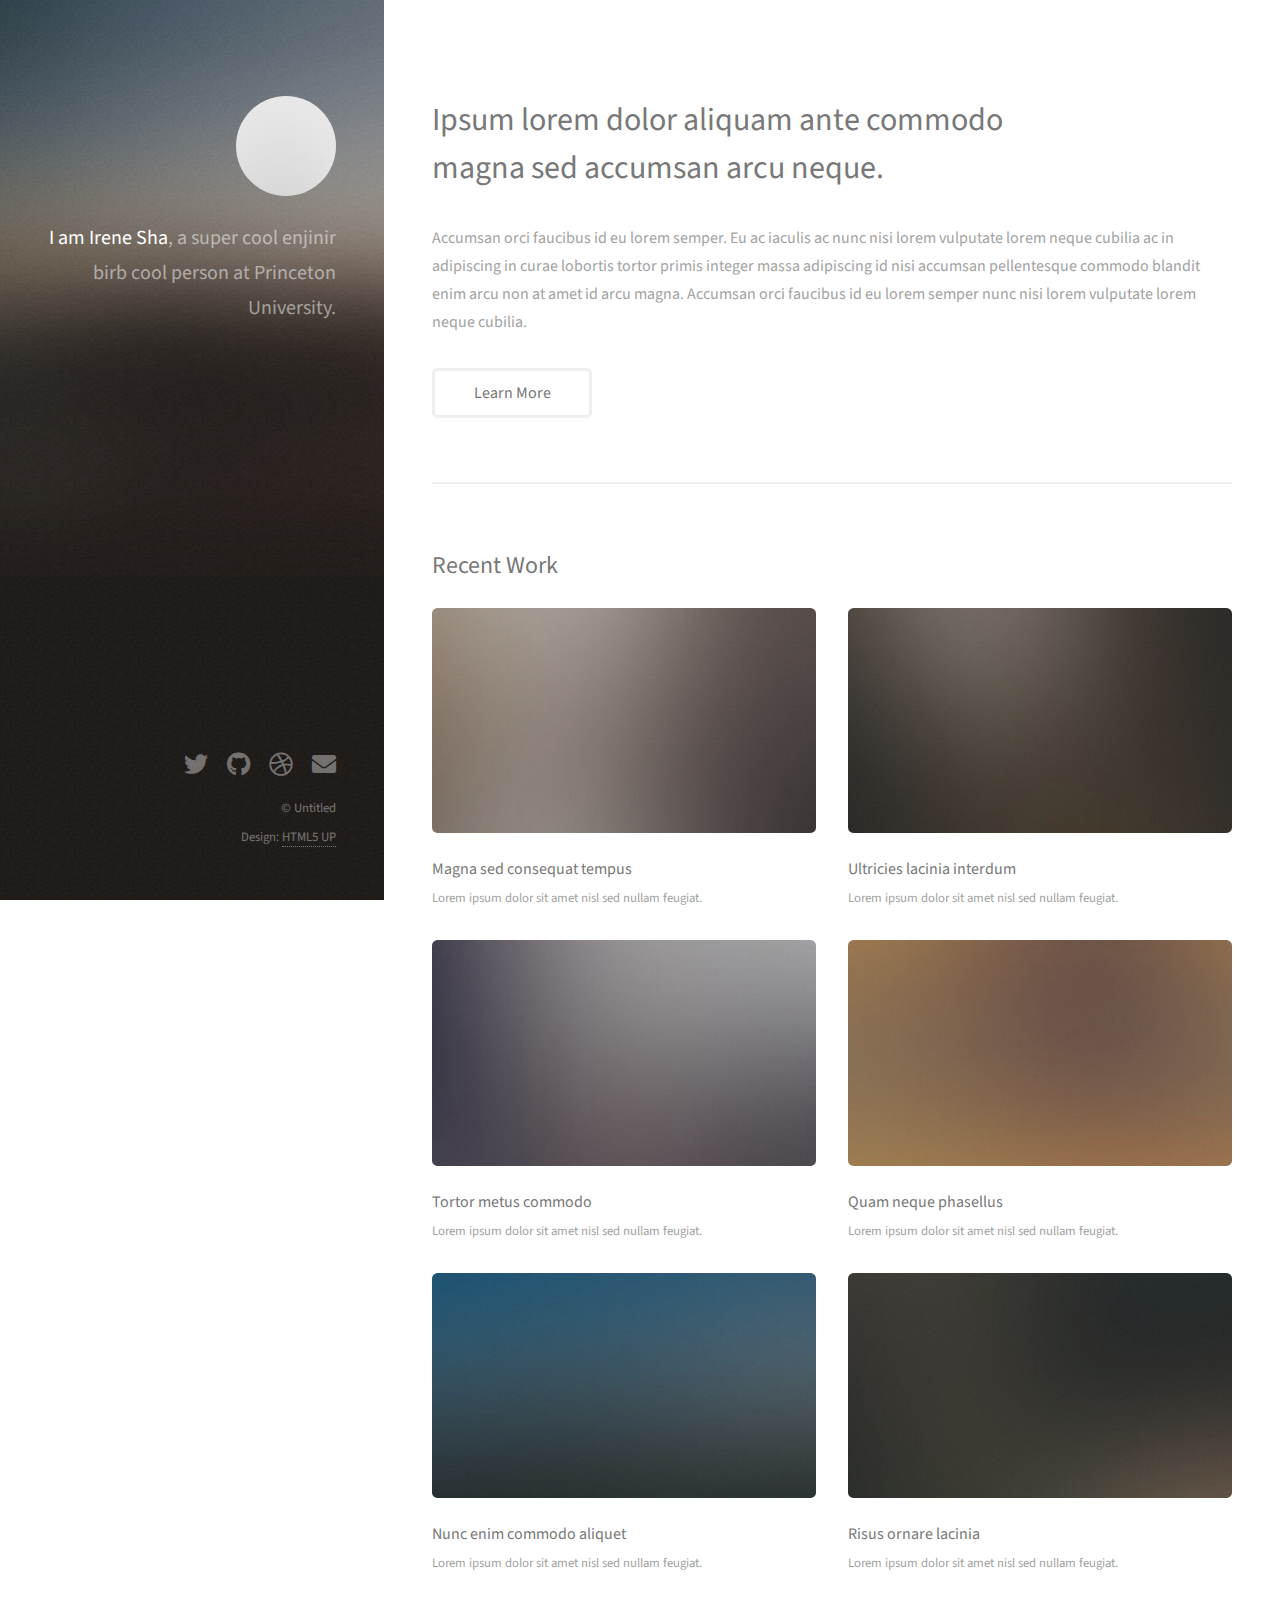
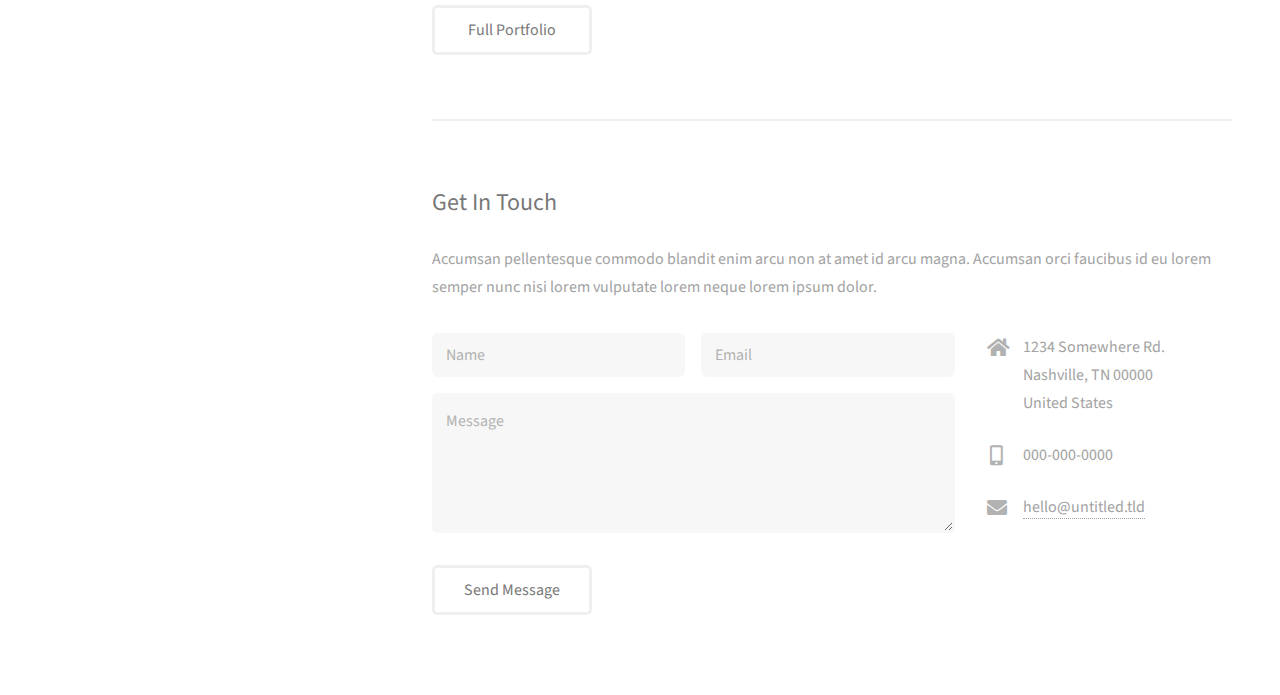
==== commit 34bcfe7b: "title" ====
--- a/index.html
+++ b/index.html
@@ -6,7 +6,7 @@
 -->
 <html>
 	<head>
-		<title>Strata by HTML5 UP</title>
+		<title>Irene Sha</title>
 		<meta charset="utf-8" />
 		<meta name="viewport" content="width=device-width, initial-scale=1, user-scalable=no" />
 		<link rel="stylesheet" href="assets/css/main.css" />
@@ -17,9 +17,9 @@
 			<header id="header">
 				<div class="inner">
 					<a href="#" class="image avatar"><img src="images/avatar.jpg" alt="" /></a>
-					<h1><strong>I am Strata</strong>, a super simple<br />
-					responsive site template freebie<br />
-					crafted by <a href="http://html5up.net">HTML5 UP</a>.</h1>
+					<h1><strong>I am Irene Sha</strong>, a super cool<br />
+					enjinir birb cool person<br />
+					at Princeton University.</h1>
 				</div>
 			</header>
 
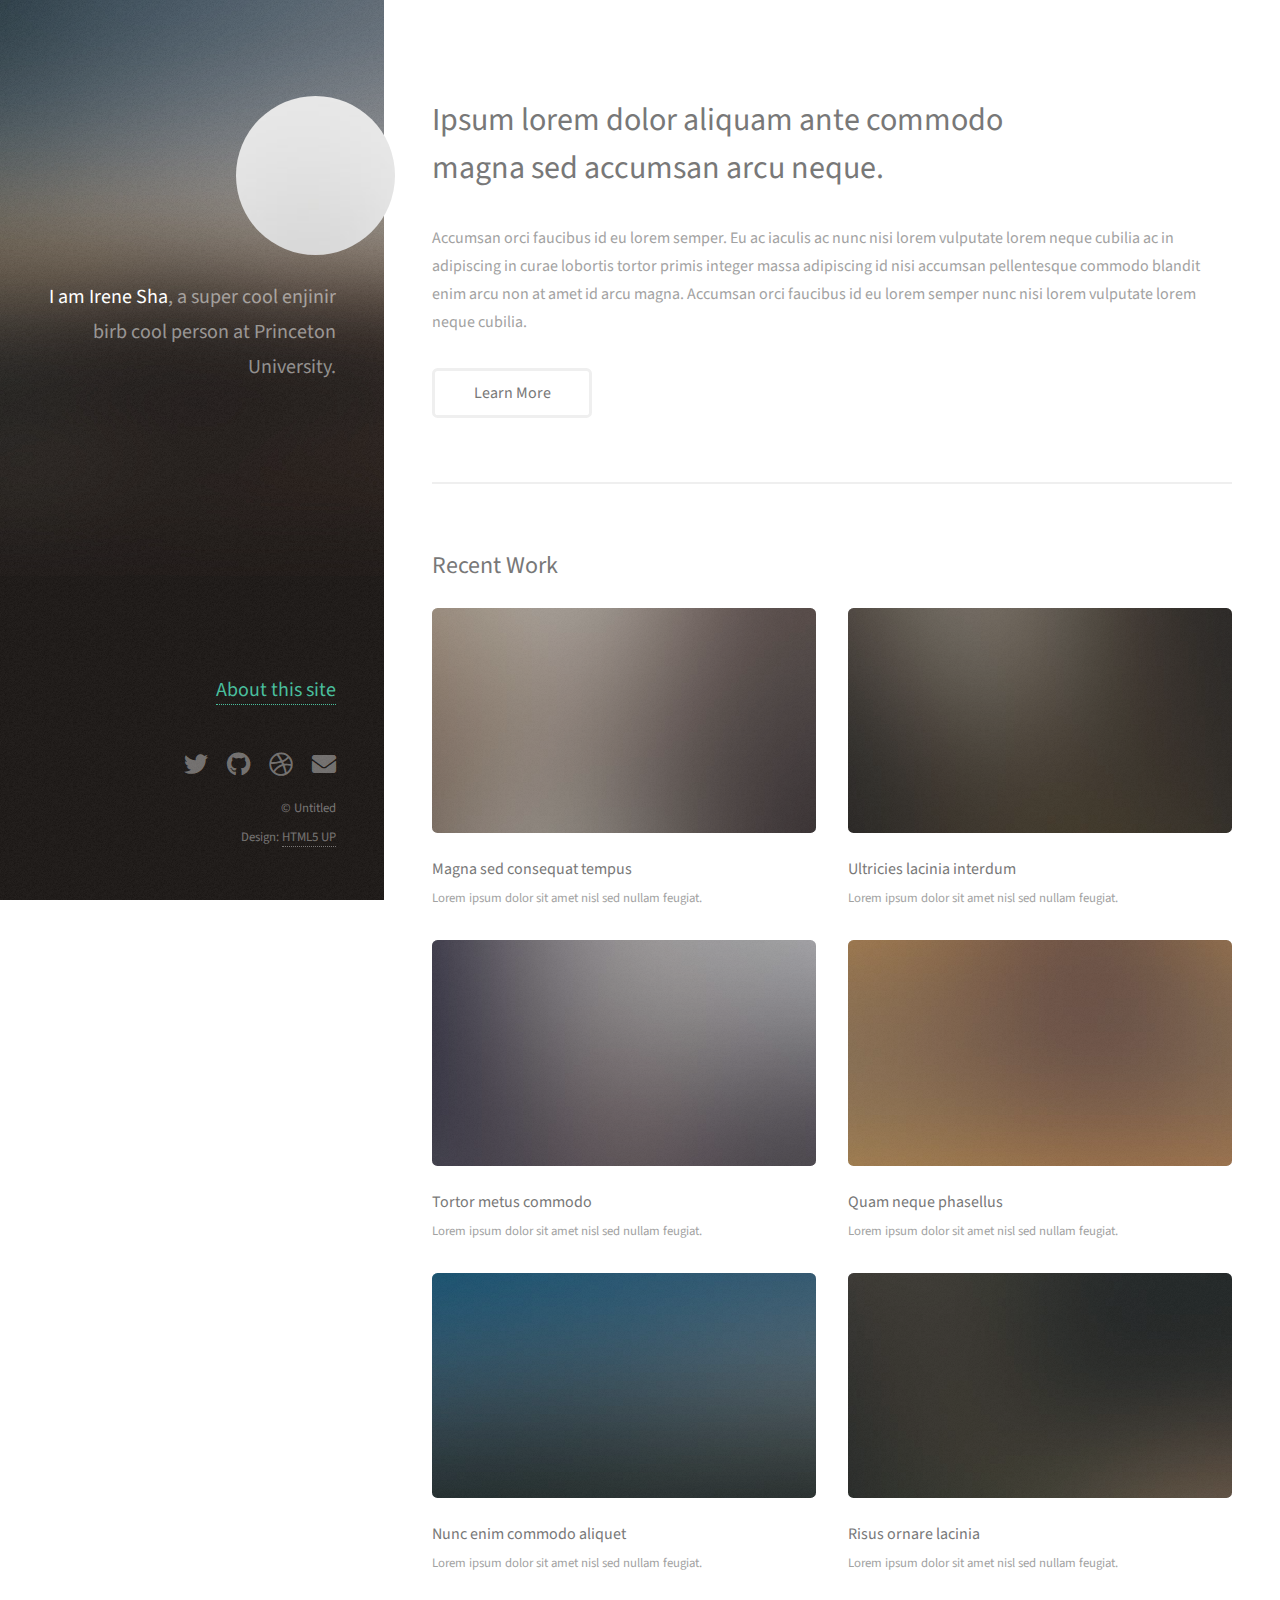
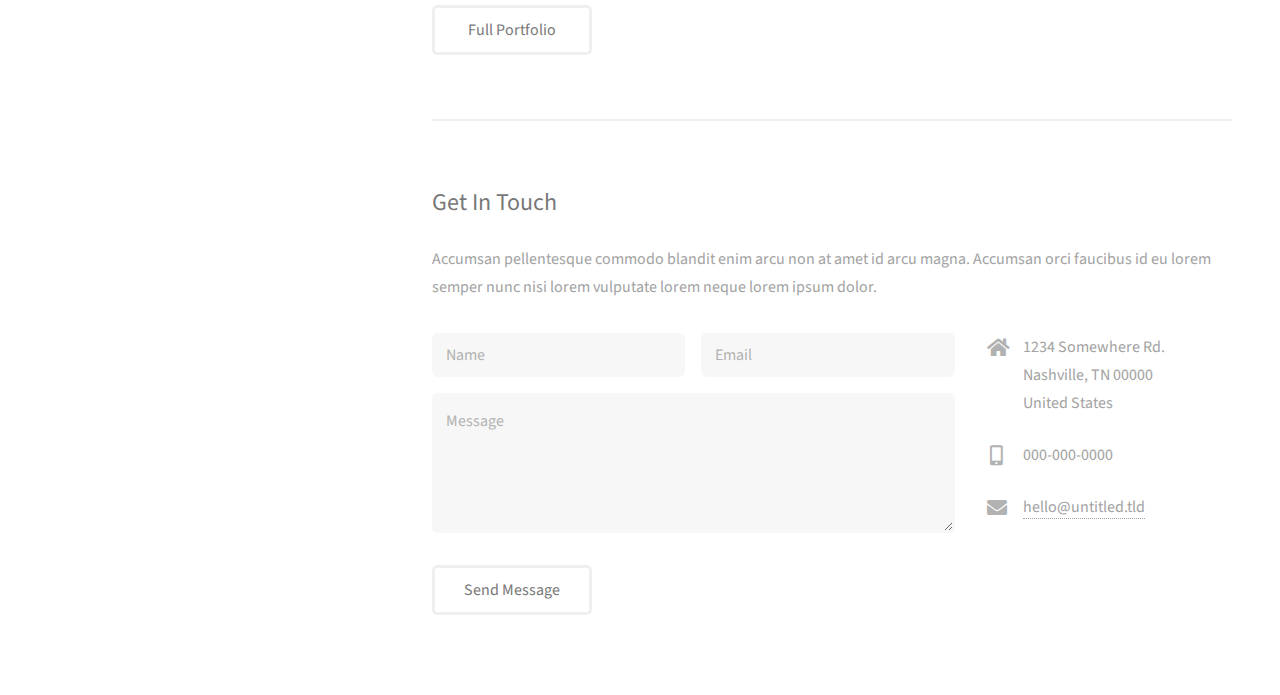
==== commit f1f2927a: "new page" ====
--- a/index.html
+++ b/index.html
@@ -21,6 +21,9 @@
 					enjinir birb cool person<br />
 					at Princeton University.</h1>
 				</div>
+				<p style="font-size: 20px; color:#1F9AFE;">
+					<a href="about.html">About this site</a>
+				</p>
 			</header>
 
 		<!-- Main -->
--- a/assets/css/main.css
+++ b/assets/css/main.css
@@ -2142,8 +2142,8 @@
 			}
 
 			.image.avatar img {
-				border-radius: 100%;
-				width: 100%;
+				border-radius: 160%;
+				width: 159%;
 			}
 
 /* List */
